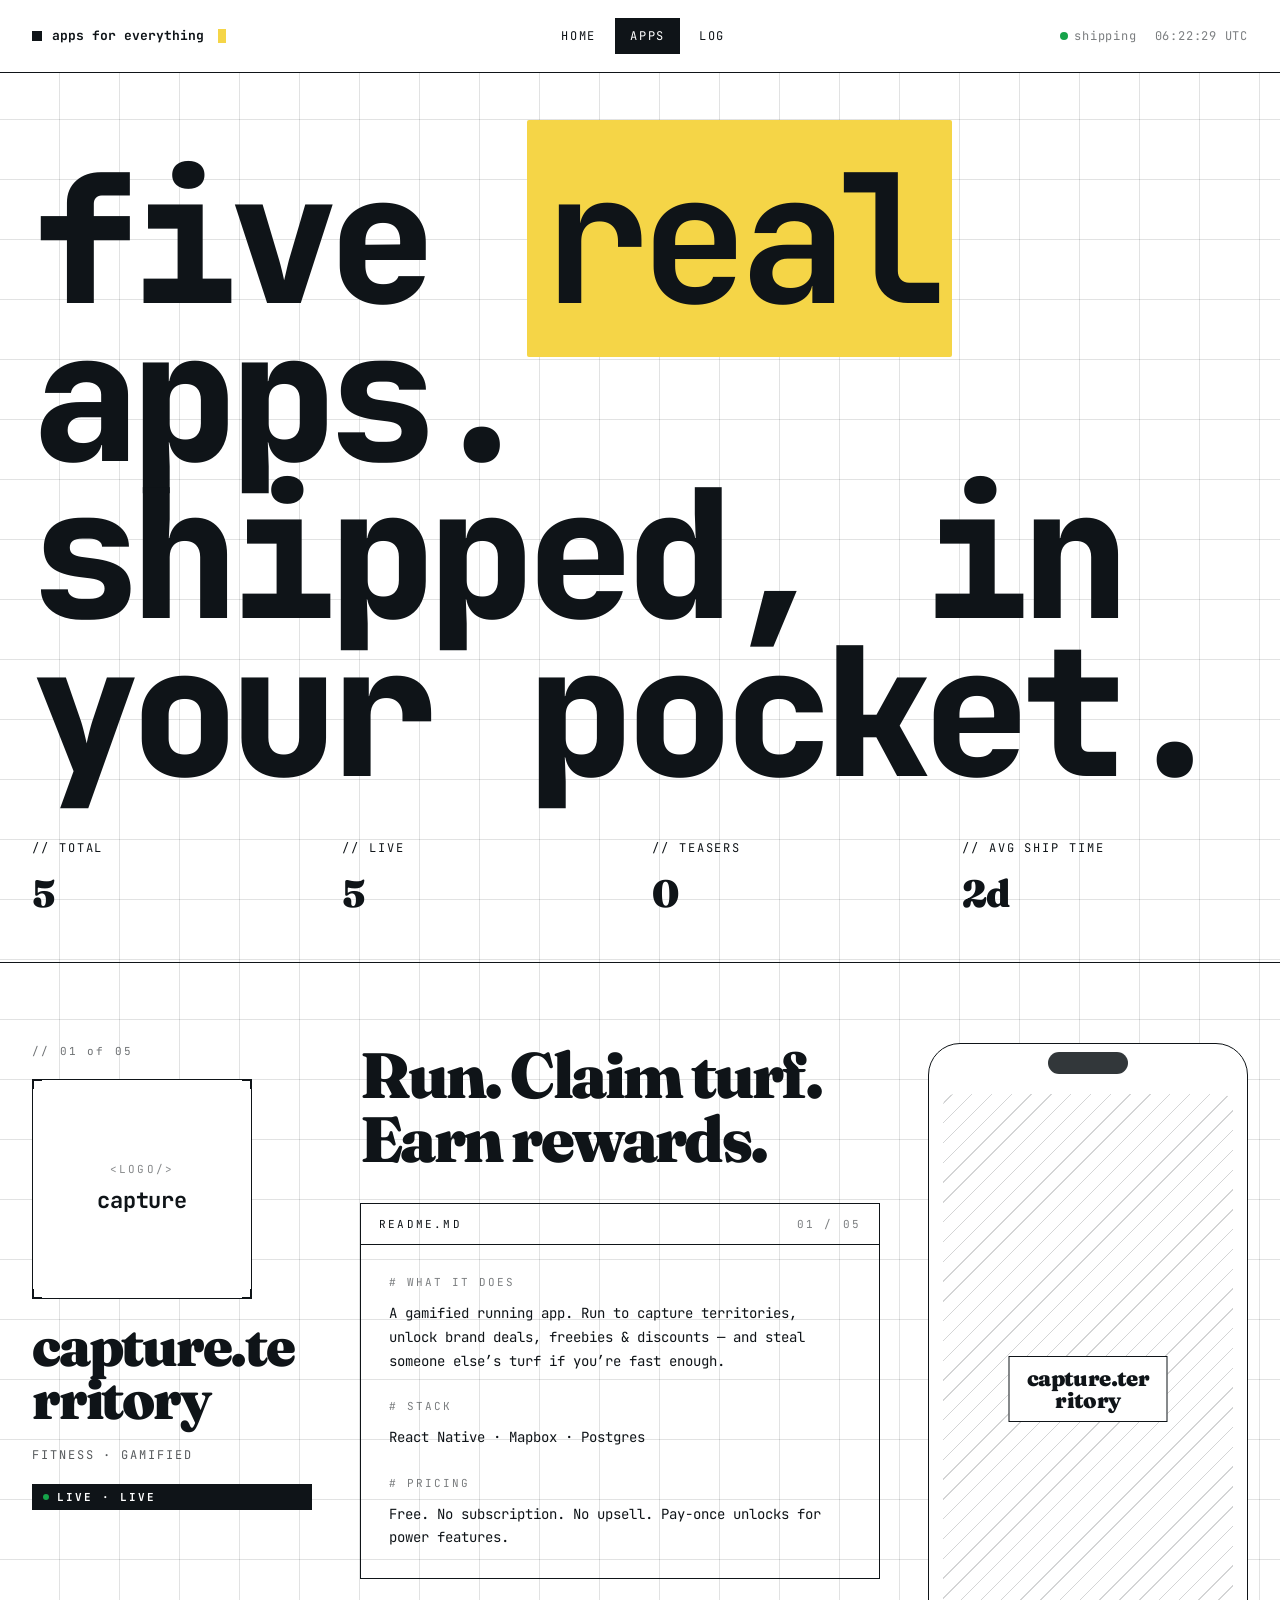
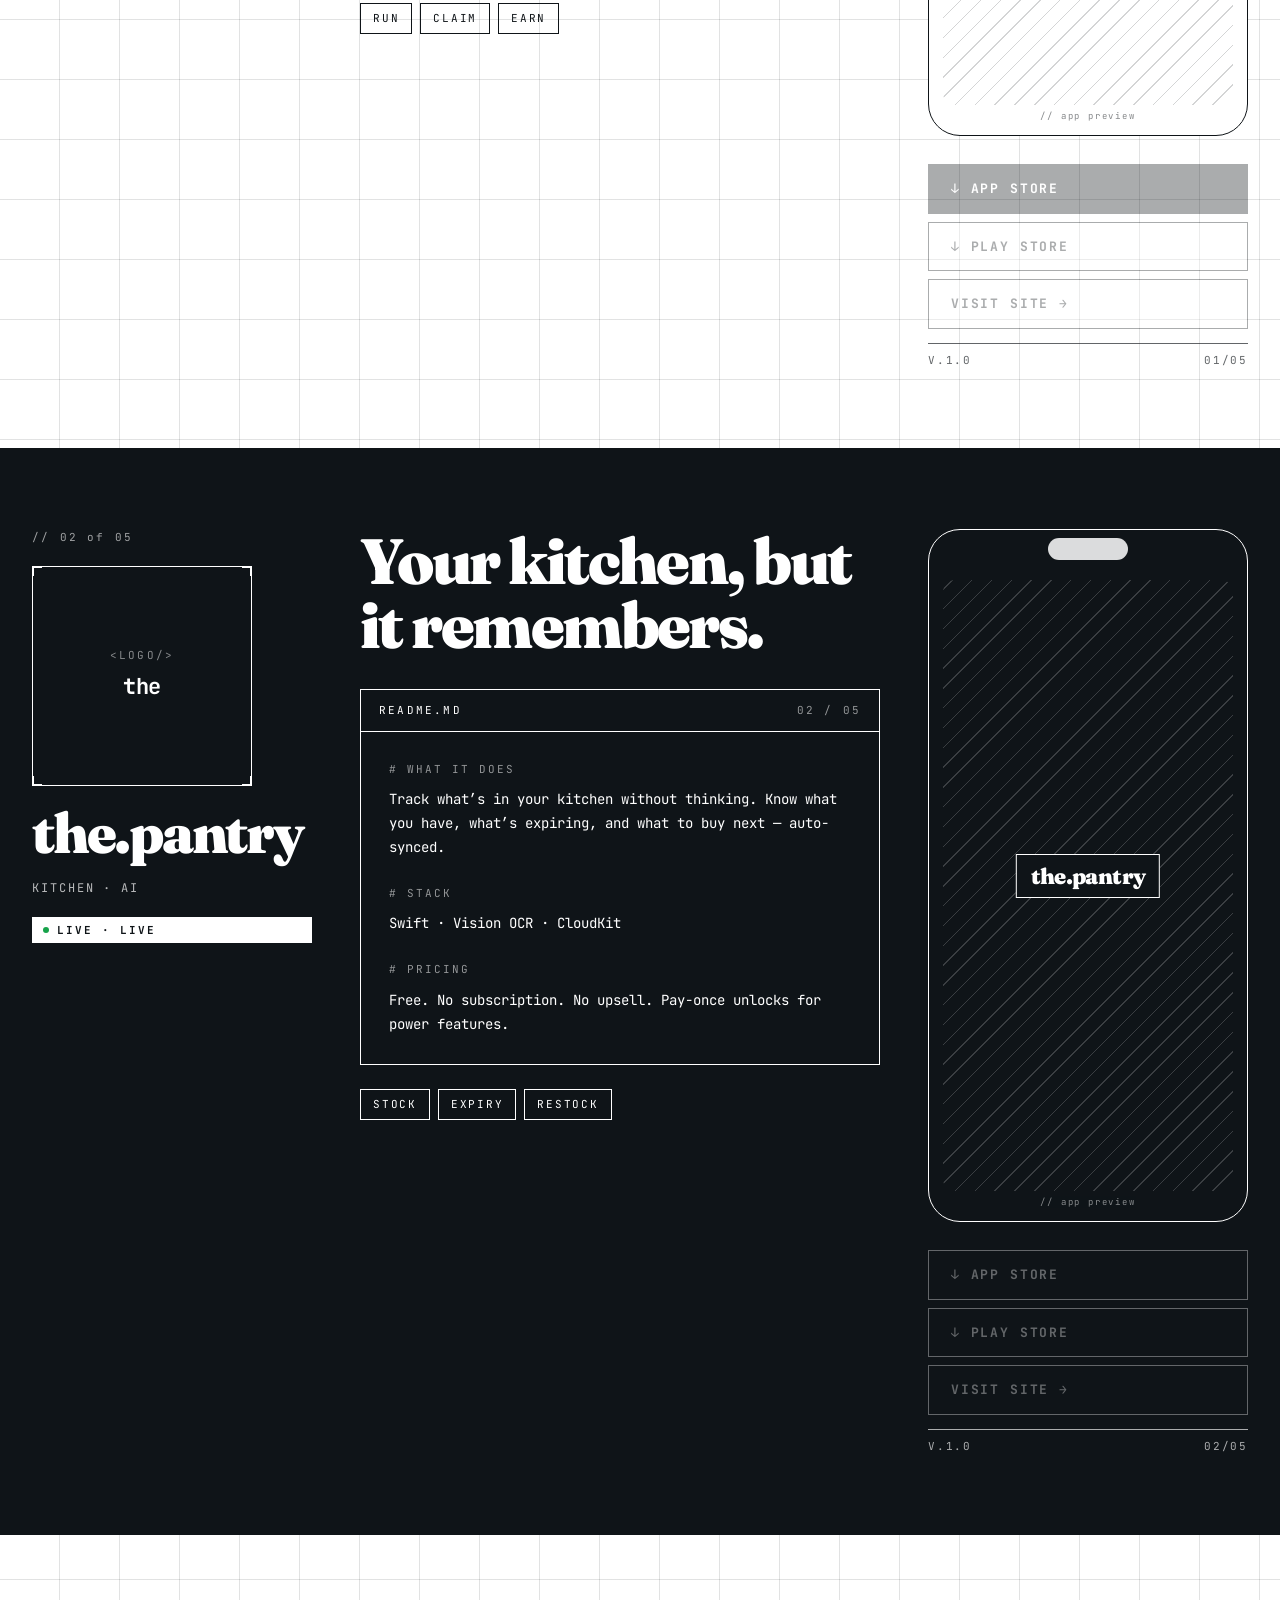
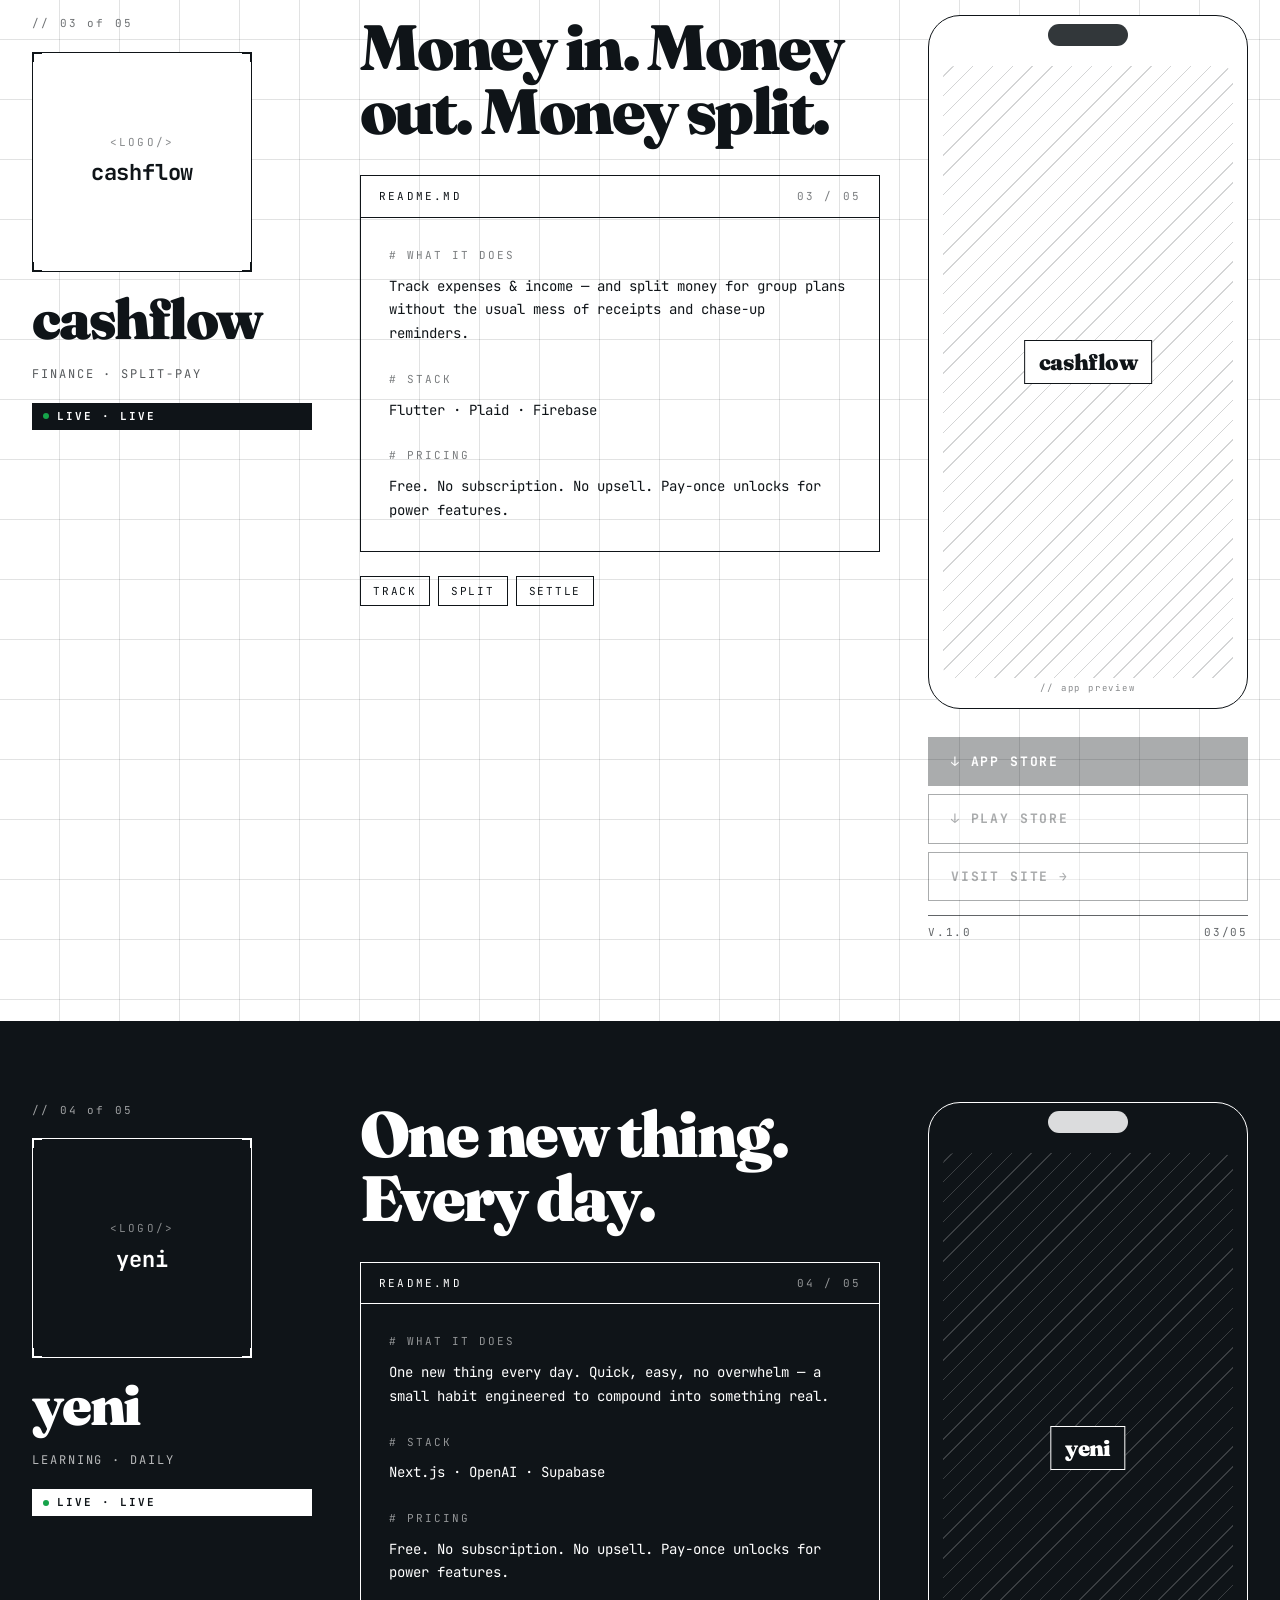
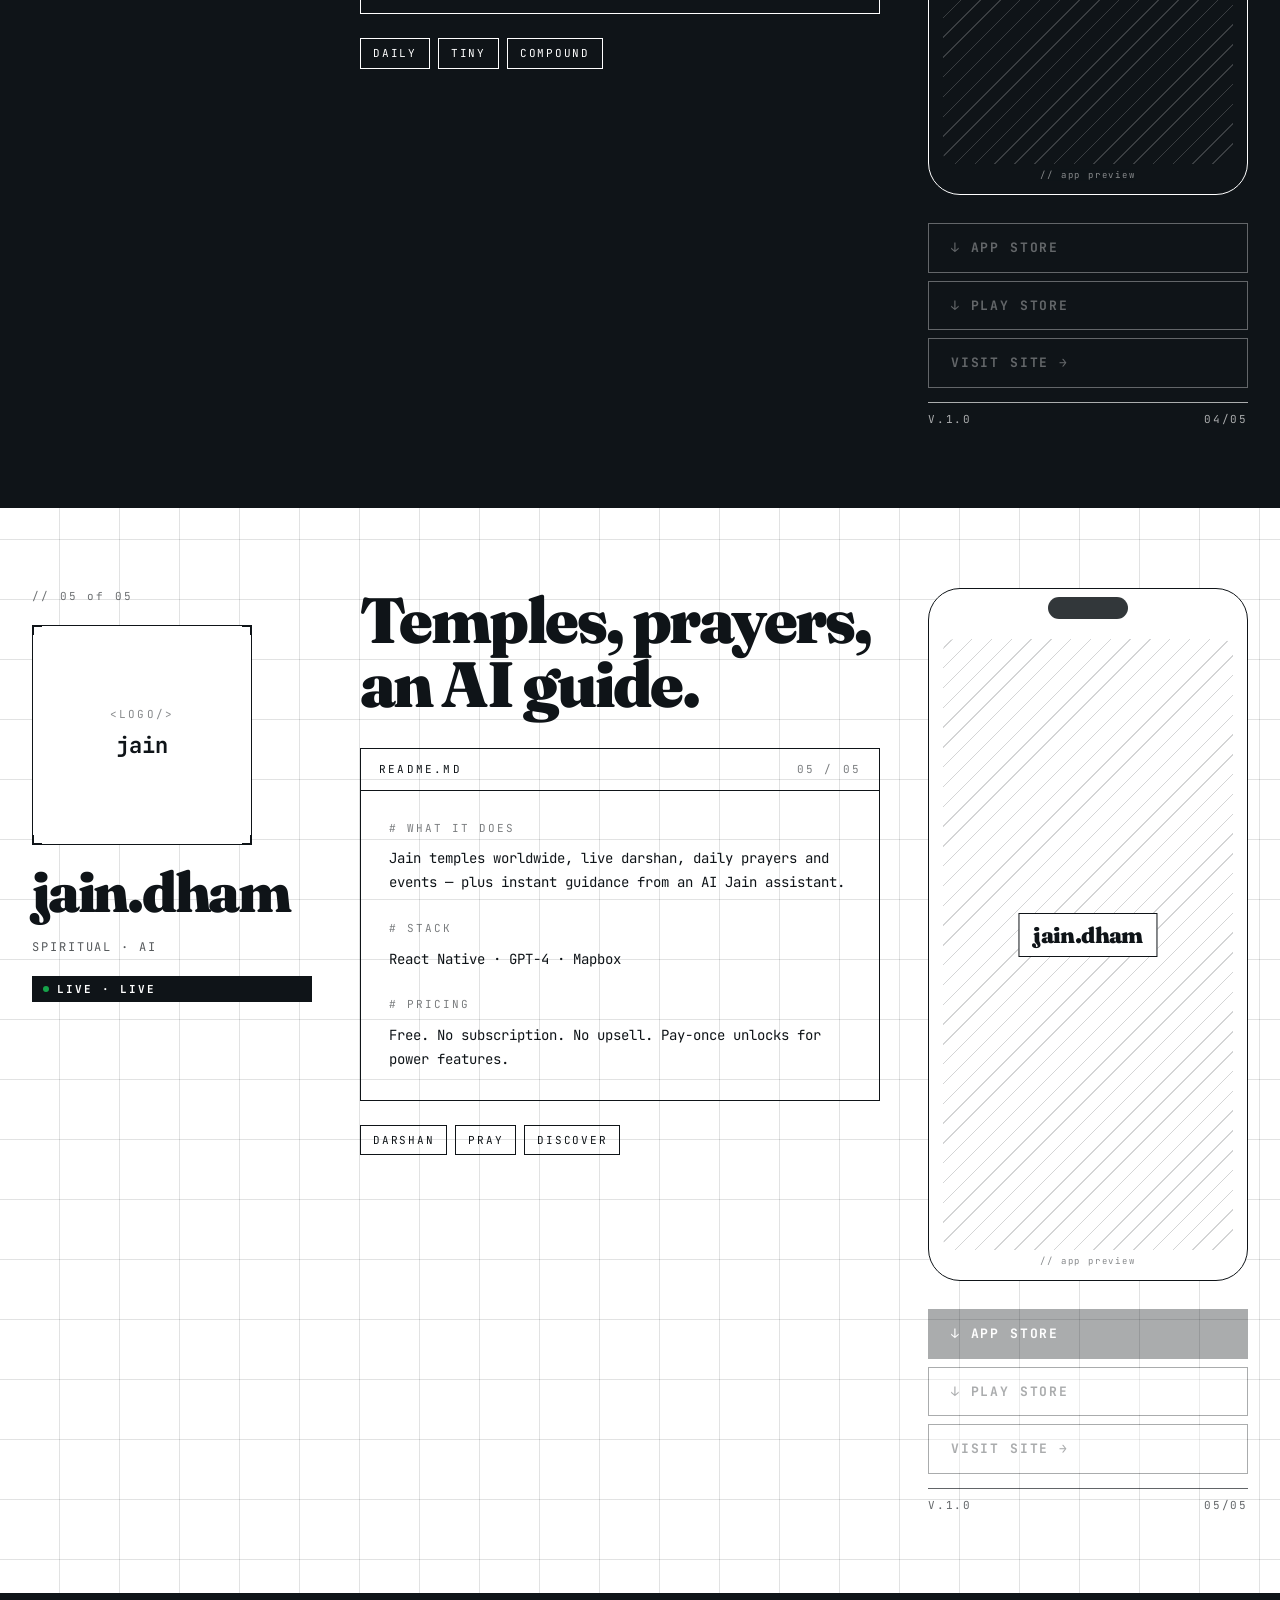
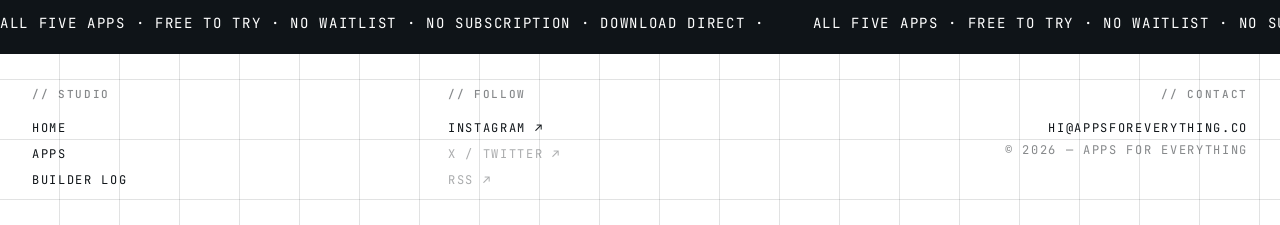
==== apps.html @ c0534d03 "Initial launch-ready build of appsforeverything.co - Three-page static site: Home, Apps, Builder Log" ====
<!doctype html>
<html lang="en">
<head>
<meta charset="utf-8"/>
<meta name="viewport" content="width=device-width, initial-scale=1"/>
<title>apps · apps for everything</title>
<meta name="description" content="Five real apps — shipped, in your pocket. No waitlists, no subscriptions. Download direct from the App Store or Play Store."/>
<meta property="og:title" content="apps · apps for everything"/>
<meta property="og:description" content="Five real apps — shipped, in your pocket. No waitlists, no subscriptions."/>
<meta property="og:url" content="https://appsforeverything.co/apps"/>
<meta property="og:type" content="website"/>
<meta property="og:image" content="https://appsforeverything.co/og-image.png"/>
<meta name="twitter:card" content="summary_large_image"/>
<meta name="twitter:title" content="apps · apps for everything"/>
<meta name="twitter:description" content="Five real apps — shipped, in your pocket. No waitlists, no subscriptions."/>
<meta name="twitter:image" content="https://appsforeverything.co/og-image.png"/>
<link rel="icon" href="/favicon.svg" type="image/svg+xml"/>

<link rel="preconnect" href="https://fonts.googleapis.com"/>
<link rel="preconnect" href="https://fonts.gstatic.com" crossorigin/>
<link href="https://fonts.googleapis.com/css2?family=Fraunces:ital,opsz,wght@0,9..144,400;0,9..144,700;0,9..144,900;1,9..144,900&family=JetBrains+Mono:wght@400;500;700&display=swap" rel="stylesheet"/>
<link rel="stylesheet" href="site/site.css"/>

<style>
.apps-hero {
  padding: 100px 32px 40px;
  border-bottom: 1.5px solid var(--fg);
}
.apps-hero h1 {
  font-family: var(--display);
  font-weight: 900;
  font-size: clamp(72px, 14vw, 220px);
  line-height: 0.88;
  letter-spacing: -0.05em;
}
.apps-hero h1 em { font-style: normal; background: var(--hl); color: #0F1418; padding: 0 0.08em; }
.apps-hero .meta {
  display: grid;
  grid-template-columns: repeat(4, 1fr);
  gap: 24px;
  margin-top: 48px;
  font-family: var(--mono);
  font-size: 12px;
  letter-spacing: 0.16em;
  text-transform: uppercase;
}
.apps-hero .meta .v {
  display: block;
  font-family: var(--display);
  font-size: 38px;
  font-weight: 900;
  letter-spacing: -0.03em;
  margin-top: 8px;
  text-transform: none;
}

.app-row {
  border-bottom: 1.5px solid var(--fg);
  padding: 80px 32px;
  display: grid;
  grid-template-columns: 280px 1fr 320px;
  gap: 48px;
  align-items: start;
  position: relative;
}
.app-row:nth-child(even) {
  background: var(--fg);
  color: var(--bg);
}
.app-row:nth-child(even) .logo-slot {
  background: var(--fg); color: var(--bg); border-color: var(--bg);
}
.app-row:nth-child(even) .logo-slot .tick {
  background: var(--fg); border-color: var(--bg);
}
.app-row:nth-child(even) .pill { background: var(--bg); color: var(--fg); }
.app-row:nth-child(even) .btn { background: transparent; color: var(--bg); border-color: var(--bg); }
.app-row:nth-child(even) .btn:hover { background: var(--hl); color: #0F1418; border-color: var(--hl); }
.app-row:nth-child(even) .readme { border-color: var(--bg); }
.app-row:nth-child(even) .readme-head { border-color: var(--bg); }
.app-row:nth-child(even) .tag-chip { border-color: var(--bg); }

.app-row .col-left {
  display: flex; flex-direction: column; gap: 20px;
  position: sticky; top: 80px;
}
.app-row .logo-slot {
  width: 220px; height: 220px;
}
.app-row .logo-slot .logo-tag { font-size: 11px; }
.app-row .logo-slot .logo-name { font-size: 22px; margin-top: 8px; }
.app-row .col-left .num {
  font-family: var(--mono);
  font-size: 11px;
  letter-spacing: 0.2em;
  opacity: 0.6;
}
.app-row .col-left .name {
  font-family: var(--display);
  font-size: 56px;
  font-weight: 900;
  line-height: 0.95;
  letter-spacing: -0.04em;
  word-break: break-word;
}
.app-row .col-left .tagline {
  font-family: var(--mono);
  font-size: 12px;
  letter-spacing: 0.16em;
  text-transform: uppercase;
  opacity: 0.7;
}

.app-row .col-mid .short {
  font-family: var(--display);
  font-size: 64px;
  line-height: 1;
  font-weight: 900;
  letter-spacing: -0.04em;
  margin-bottom: 32px;
}
.readme {
  border: 1.5px solid var(--fg);
}
.readme-head {
  display: flex; justify-content: space-between;
  padding: 12px 18px;
  border-bottom: 1.5px solid var(--fg);
  font-family: var(--mono);
  font-size: 11px;
  letter-spacing: 0.2em;
  text-transform: uppercase;
}
.readme-body {
  padding: 28px;
  font-family: var(--mono);
  font-size: 14px;
  line-height: 1.7;
}
.readme-body .h {
  font-size: 11px;
  letter-spacing: 0.18em;
  text-transform: uppercase;
  opacity: 0.55;
  margin-bottom: 10px;
}
.readme-body .h:not(:first-child) { margin-top: 24px; }

.tag-row {
  display: flex; flex-wrap: wrap; gap: 8px;
  margin-top: 24px;
}
.tag-chip {
  border: 1.5px solid var(--fg);
  padding: 6px 12px;
  font-family: var(--mono);
  font-size: 11px;
  letter-spacing: 0.16em;
  text-transform: uppercase;
}

.app-row .col-right {
  display: flex; flex-direction: column; gap: 14px;
}
.app-row .col-right .ctas {
  display: flex; flex-direction: column; gap: 8px;
}
.app-row .col-right .device {
  width: 100%;
  aspect-ratio: 9 / 19.5;
  border: 1.5px solid currentColor;
  border-radius: 32px;
  position: relative;
  overflow: hidden;
  background: var(--bg);
  color: var(--fg);
  margin-bottom: 14px;
}
.app-row:nth-child(even) .col-right .device { background: var(--fg); color: var(--bg); border-color: var(--bg); }

.device .notch {
  position: absolute; top: 8px; left: 50%; transform: translateX(-50%);
  width: 80px; height: 22px; border-radius: 12px;
  background: currentColor;
  opacity: 0.85;
}
.device .screen-tag {
  position: absolute; bottom: 12px; left: 0; right: 0;
  text-align: center;
  font-family: var(--mono);
  font-size: 9px;
  letter-spacing: 0.2em;
  opacity: 0.5;
}
.device .stripes {
  position: absolute; inset: 50px 14px 30px;
  background-image: repeating-linear-gradient(
    -45deg,
    currentColor 0,
    currentColor 1px,
    transparent 1px,
    transparent 14px
  );
  opacity: 0.18;
  border-radius: 12px;
}
.device .badge-app {
  position: absolute; top: 50%; left: 50%; transform: translate(-50%, -50%);
  font-family: var(--display);
  font-size: 22px;
  font-weight: 900;
  letter-spacing: -0.03em;
  text-align: center;
  line-height: 1;
  padding: 10px 14px;
  background: var(--bg);
  color: var(--fg);
  border: 1.5px solid currentColor;
  max-width: 80%;
  word-break: break-word;
}
.app-row:nth-child(even) .device .badge-app { background: var(--fg); color: var(--bg); }

.legend-row {
  display: flex; justify-content: space-between;
  font-family: var(--mono);
  font-size: 11px;
  letter-spacing: 0.16em;
  text-transform: uppercase;
  padding-top: 8px;
  border-top: 1px solid currentColor;
  opacity: 0.65;
}

@media (max-width: 1100px) {
  .app-row { grid-template-columns: 1fr; gap: 32px; }
  .app-row .col-left { position: static; }
}
</style>
</head>
<body>

<nav class="nav">
  <a class="nav-brand" href="index.html">
    <span class="dot"></span>
    apps for everything<span class="blink"></span>
  </a>
  <div class="nav-links">
    <a class="nav-link" href="index.html">Home</a>
    <a class="nav-link active" href="apps.html">Apps</a>
    <a class="nav-link" href="log.html">Log</a>
  </div>
  <div class="nav-meta">
    <span><span class="live-dot"></span>shipping</span>
    <span data-utc-clock>00:00:00 UTC</span>
  </div>
</nav>

<main class="page">

  <section class="apps-hero">
    <h1 style="font-family: 'JetBrains Mono'">five <em>real</em> apps.<br/>shipped, in your pocket.</h1>
    <div class="meta">
      <div>// total <span class="v">5</span></div>
      <div>// live <span class="v">5</span></div>
      <div>// teasers <span class="v">0</span></div>
      <div>// avg ship time <span class="v">2d</span></div>
    </div>
  </section>

  <div id="app-rows"></div>

  <div class="marquee invert">
    <div class="marquee-track">
      <span class="marquee-item">all five apps · free to try · no waitlist · no subscription · download direct ·</span>
      <span class="marquee-item">all five apps · free to try · no waitlist · no subscription · download direct ·</span>
      <span class="marquee-item">all five apps · free to try · no waitlist · no subscription · download direct ·</span>
      <span class="marquee-item">all five apps · free to try · no waitlist · no subscription · download direct ·</span>
    </div>
  </div>

  <footer class="foot">
    <div class="foot-col">
      <h4>// studio</h4>
      <a href="index.html">Home</a>
      <a href="apps.html">Apps</a>
      <a href="log.html">Builder log</a>
    </div>
    <div class="foot-col">
      <h4>// follow</h4>
      <a href="https://www.instagram.com/apps4everything?igsh=eWd5OXFvZ3lxbHJh" target="_blank" rel="noopener">Instagram ↗</a>
      <a href="#">X / twitter ↗</a>
      <a href="#">RSS ↗</a>
    </div>
    <div class="foot-col" style="text-align:right">
      <h4>// contact</h4>
      <a href="mailto:hi@appsforeverything.co">hi@appsforeverything.co</a>
      <span style="opacity:0.5">© 2026 — apps for everything</span>
    </div>
  </footer>
</main>

<script src="site/site.js"></script>
<script>
(function () {
  const el = document.getElementById('app-rows');
  el.innerHTML = APPS.map((a, i) => `
    <section class="app-row" id="${a.name}">
      <div class="col-left">
        <span class="num">// ${a.num} of 05</span>
        <div class="logo-slot">
          <span class="tick tl"></span><span class="tick tr"></span>
          <span class="tick bl"></span><span class="tick br"></span>
          <div class="logo-inner">
            <div class="logo-tag">&lt;LOGO/&gt;</div>
            <div class="logo-name">${a.name.split('.')[0]}</div>
          </div>
        </div>
        <div class="name">${a.name}</div>
        <div class="tagline">${a.tag}</div>
        <span class="pill"><span class="pill-dot"></span>live · ${a.status}</span>
      </div>

      <div class="col-mid">
        <div class="short">${a.short}</div>
        <div class="readme">
          <div class="readme-head">
            <span>readme.md</span>
            <span style="opacity:0.55">${a.num} / 05</span>
          </div>
          <div class="readme-body">
            <div class="h"># what it does</div>
            <p>${a.body}</p>
            <div class="h"># stack</div>
            <p>${a.stack.join(' · ')}</p>
            <div class="h"># pricing</div>
            <p>Free. No subscription. No upsell. Pay-once unlocks for power features.</p>
          </div>
        </div>
        <div class="tag-row">
          ${a.accent.map(t => `<span class="tag-chip">${t}</span>`).join('')}
        </div>
      </div>

      <div class="col-right">
        <div class="device">
          <span class="notch"></span>
          <span class="stripes"></span>
          <span class="badge-app">${a.name}</span>
          <span class="screen-tag">// app preview</span>
        </div>
        <div class="ctas">
          <a href="${a.appstore}" class="btn primary">↓ App Store</a>
          <a href="${a.playstore}" class="btn">↓ Play Store</a>
          <a href="${a.url}" class="btn">visit site →</a>
        </div>
        <div class="legend-row">
          <span>v.1.0</span>
          <span>${a.num}/05</span>
        </div>
      </div>
    </section>
  `).join('');
})();
</script>
</body>
</html>
---- site/site.css ----
/* appsforeverything.co — shared site styles */

:root {
  --bg: #FFFFFF;
  --fg: #0F1418;
  --fg-muted: rgba(15, 20, 24, 0.55);
  --fg-faint: rgba(15, 20, 24, 0.12);
  --hl: #F5D547;
  --display: 'Fraunces', serif;
  --mono: 'JetBrains Mono', ui-monospace, monospace;
}

[data-theme="dark"] {
  --bg: #0F1418;
  --fg: #FFFFFF;
  --fg-muted: rgba(255, 255, 255, 0.55);
  --fg-faint: rgba(255, 255, 255, 0.12);
}

* { box-sizing: border-box; margin: 0; padding: 0; }

html, body {
  background: var(--bg);
  color: var(--fg);
  font-family: var(--mono);
  font-size: 14px;
  line-height: 1.5;
  -webkit-font-smoothing: antialiased;
  overflow-x: hidden;
}

body {
  background-image:
    linear-gradient(var(--fg-faint) 1px, transparent 1px),
    linear-gradient(90deg, var(--fg-faint) 1px, transparent 1px);
  background-size: 60px 60px;
  background-position: -1px -1px;
}

a { color: inherit; text-decoration: none; }
em {
  font-style: normal;
  font-weight: 700;
  background: var(--hl);
  padding: 0 6px;
  border-radius: 2px;
  color: #0F1418;
}

::selection { background: var(--hl); color: #0F1418; }

/* ── Top nav ────────────────────────────────────────────── */
.nav {
  position: fixed; top: 0; left: 0; right: 0; z-index: 100;
  display: flex; align-items: center; justify-content: space-between;
  padding: 18px 32px;
  border-bottom: 1.5px solid var(--fg);
  background: var(--bg);
  font-family: var(--mono);
  font-size: 13px;
  letter-spacing: 0.06em;
}
.nav-brand {
  display: flex; align-items: center; gap: 10px;
  font-weight: 700;
  text-transform: lowercase;
  letter-spacing: 0;
}
.nav-brand .dot {
  width: 10px; height: 10px; background: var(--fg);
  display: inline-block;
}
.nav-brand .blink {
  width: 8px; height: 14px; background: var(--hl);
  display: inline-block; margin-left: 4px;
  animation: blink 1s steps(2) infinite;
}
@keyframes blink { 0%, 50% { opacity: 1 } 51%, 100% { opacity: 0 } }

.nav-links { display: flex; gap: 4px; }
.nav-link {
  padding: 8px 14px;
  border: 1.5px solid transparent;
  text-transform: uppercase;
  letter-spacing: 0.14em;
  font-size: 12px;
  transition: background 0.15s, color 0.15s, border-color 0.15s;
}
.nav-link:hover { border-color: var(--fg); }
.nav-link.active { background: var(--fg); color: var(--bg); }

.nav-meta {
  display: flex; align-items: center; gap: 18px;
  font-size: 12px;
  color: var(--fg-muted);
}
.nav-meta .live-dot {
  width: 8px; height: 8px; border-radius: 50%;
  background: #16a34a;
  display: inline-block; margin-right: 6px;
  animation: pulse 1.5s ease-in-out infinite;
}
@keyframes pulse { 0%, 100% { opacity: 1 } 50% { opacity: 0.3 } }

/* ── Page shell ─────────────────────────────────────────── */
.page { padding-top: 60px; }

.section-label {
  display: flex; align-items: center; gap: 16px;
  font-family: var(--mono);
  font-size: 12px; letter-spacing: 0.18em; text-transform: uppercase;
  color: var(--fg-muted);
  margin-bottom: 28px;
}
.section-label .line {
  flex: 1; height: 1px; background: var(--fg); opacity: 0.25;
}

/* ── Footer ─────────────────────────────────────────────── */
.foot {
  border-top: 1.5px solid var(--fg);
  padding: 32px;
  display: grid;
  grid-template-columns: 1fr 1fr 1fr;
  gap: 32px;
  font-size: 12px;
  text-transform: uppercase;
  letter-spacing: 0.14em;
}
.foot-col h4 {
  font-size: 11px; opacity: 0.5;
  margin-bottom: 12px; font-weight: 500;
}
.foot-col a { display: block; padding: 4px 0; }
.foot-col a:hover { background: var(--hl); color: #0F1418; }

/* ── Marquee ────────────────────────────────────────────── */
.marquee {
  border-top: 1.5px solid var(--fg);
  border-bottom: 1.5px solid var(--fg);
  overflow: hidden;
  background: var(--bg);
  position: relative;
}
.marquee.invert { background: var(--fg); color: var(--bg); }
.marquee-track {
  display: inline-flex; gap: 48px;
  white-space: nowrap;
  padding: 18px 0;
  animation: marquee 40s linear infinite;
  font-family: var(--mono);
  font-size: 14px;
  letter-spacing: 0.12em;
  text-transform: uppercase;
}
.marquee-track.fast { animation-duration: 20s; }
.marquee-track.reverse { animation-direction: reverse; }
.marquee-item {
  display: inline-flex; align-items: center; gap: 14px;
}
.marquee-item .star { color: var(--hl); }
.marquee-item .x { opacity: 0.4; }
@keyframes marquee {
  from { transform: translateX(0) }
  to { transform: translateX(-50%) }
}

/* ── Buttons ────────────────────────────────────────────── */
.btn {
  display: inline-flex; align-items: center; gap: 10px;
  padding: 14px 22px;
  font-family: var(--mono);
  font-size: 13px;
  letter-spacing: 0.14em;
  text-transform: uppercase;
  font-weight: 700;
  border: 1.5px solid var(--fg);
  background: var(--bg);
  color: var(--fg);
  cursor: pointer;
  transition: all 0.15s;
}
.btn:hover {
  background: var(--fg); color: var(--bg);
}
.btn.primary {
  background: var(--fg); color: var(--bg);
}
.btn.primary:hover {
  background: var(--hl); color: #0F1418; border-color: var(--hl);
}

/* ── Status pill ────────────────────────────────────────── */
.pill {
  display: inline-flex; align-items: center; gap: 8px;
  padding: 5px 11px;
  font-family: var(--mono);
  font-size: 11px;
  letter-spacing: 0.18em;
  font-weight: 700;
  text-transform: uppercase;
  background: var(--fg);
  color: var(--bg);
}
.pill.outline { background: transparent; color: var(--fg); border: 1.5px solid var(--fg); }
.pill .pill-dot {
  width: 6px; height: 6px; border-radius: 50%; background: #16a34a;
  animation: pulse 1.5s ease-in-out infinite;
}

/* ── Logo card ─────────────────────────────────────────── */
.logo-slot {
  position: relative;
  background: var(--bg);
  color: var(--fg);
  border: 1.5px solid var(--fg);
  display: flex; align-items: center; justify-content: center;
  font-family: var(--mono);
  flex-shrink: 0;
}
.logo-slot .tick {
  position: absolute; width: 10px; height: 10px;
  background: var(--bg);
}
.logo-slot .tick.tl { top: -1px; left: -1px; border-top: 2px solid var(--fg); border-left: 2px solid var(--fg); }
.logo-slot .tick.tr { top: -1px; right: -1px; border-top: 2px solid var(--fg); border-right: 2px solid var(--fg); }
.logo-slot .tick.bl { bottom: -1px; left: -1px; border-bottom: 2px solid var(--fg); border-left: 2px solid var(--fg); }
.logo-slot .tick.br { bottom: -1px; right: -1px; border-bottom: 2px solid var(--fg); border-right: 2px solid var(--fg); }
.logo-slot .logo-inner {
  text-align: center; line-height: 1.4;
}
.logo-slot .logo-tag {
  font-size: 9px; opacity: 0.5; letter-spacing: 0.2em;
}
.logo-slot .logo-name {
  font-size: 14px; font-weight: 700; letter-spacing: -0.01em; margin-top: 4px;
}

/* ── Reveal animation ───────────────────────────────────── */
.reveal {
  opacity: 0; transform: translateY(24px);
  transition: opacity 0.7s cubic-bezier(.2,.7,.2,1), transform 0.7s cubic-bezier(.2,.7,.2,1);
}
.reveal.in { opacity: 1; transform: translateY(0); }

/* ── Util ──────────────────────────────────────────────── */
.mono { font-family: var(--mono); }
.serif { font-family: var(--display); }
.muted { color: var(--fg-muted); }
.cap { text-transform: uppercase; letter-spacing: 0.14em; }

/* ── Placeholder links (not yet live) ───────────────────── */
a[href="#"] {
  opacity: 0.35;
  cursor: default;
  pointer-events: none;
}

/* ── Mobile nav ─────────────────────────────────────────── */
@media (max-width: 640px) {
  .nav-meta { display: none; }
  .nav { padding: 14px 20px; }
  .hero { padding: 80px 20px 40px; }
  .hero-bottom { grid-template-columns: 1fr; gap: 20px; }
  .hero-bottom .ctas { justify-content: flex-start; }
  .counters { grid-template-columns: repeat(2, 1fr); }
  .counter:nth-child(2) { border-right: none; }
  .log-row { grid-template-columns: 60px 1fr; }
  .log-row .date, .log-row .arrow { display: none; }
}
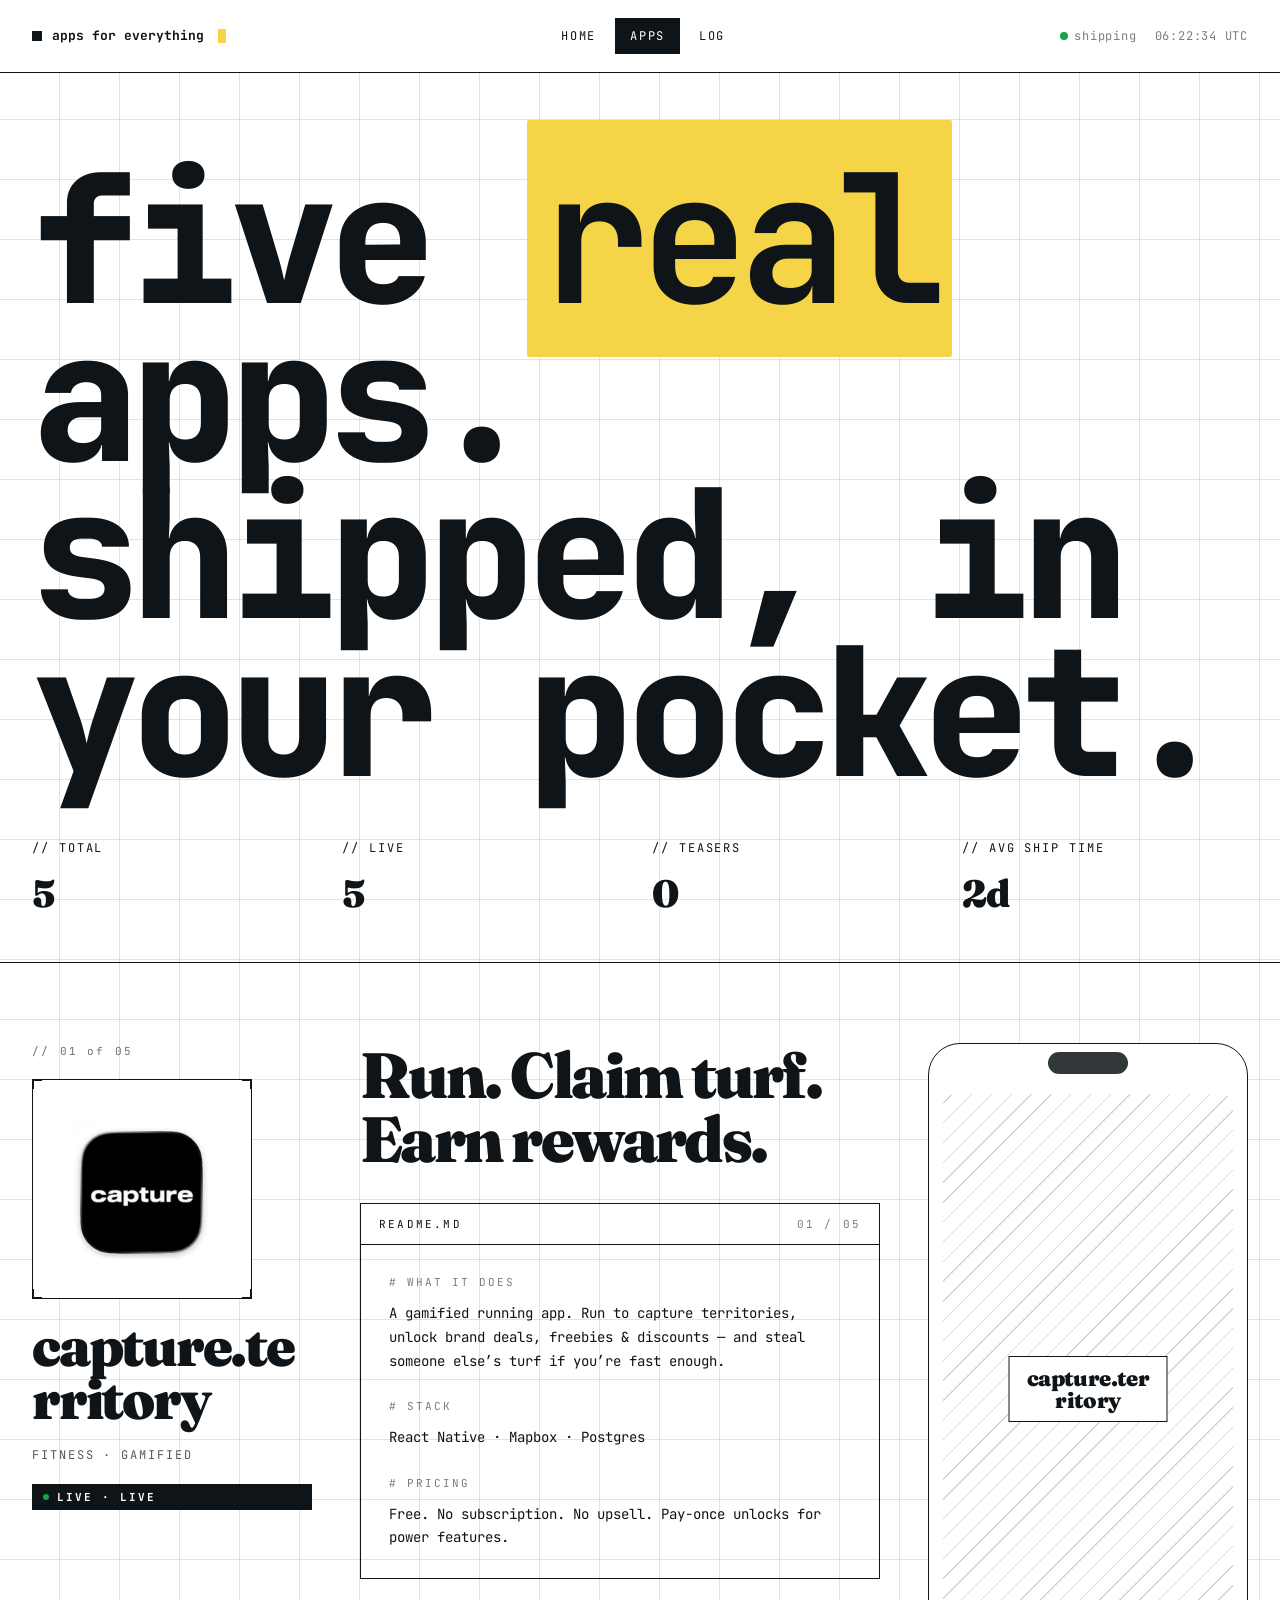
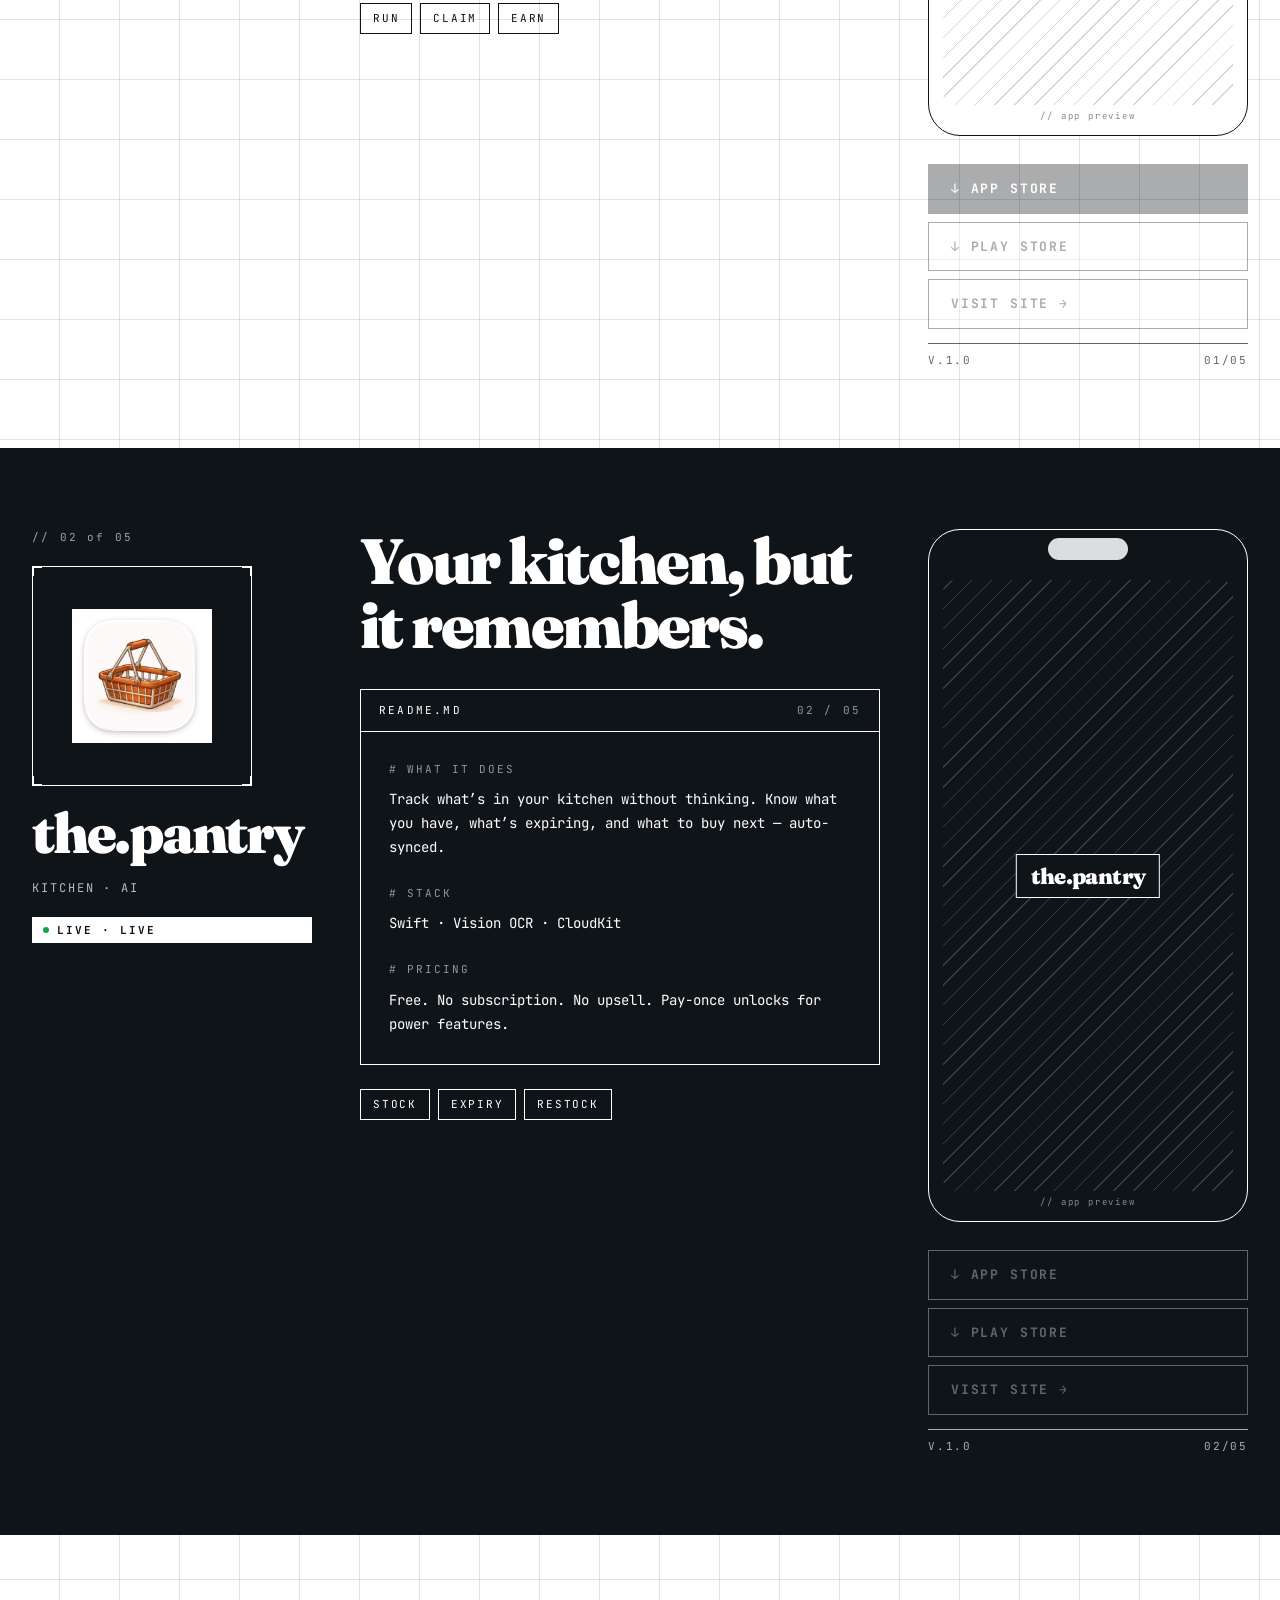
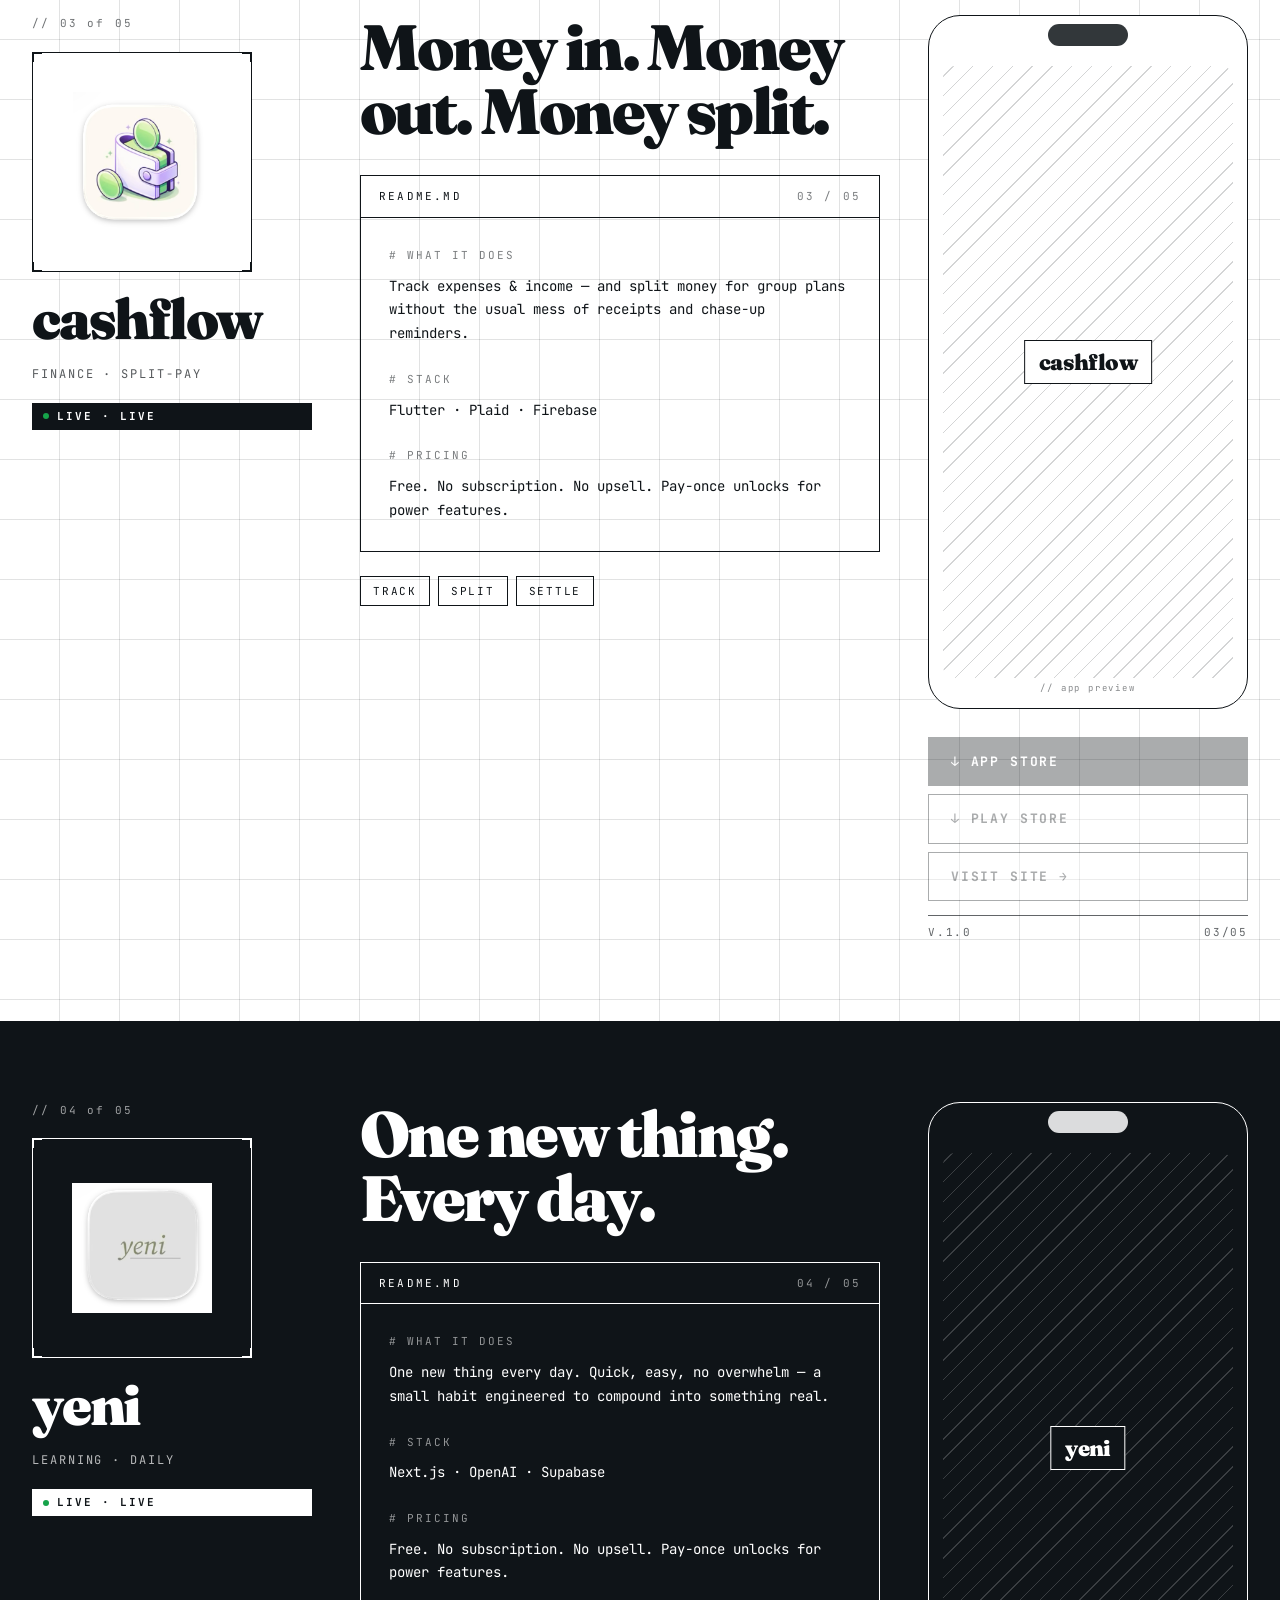
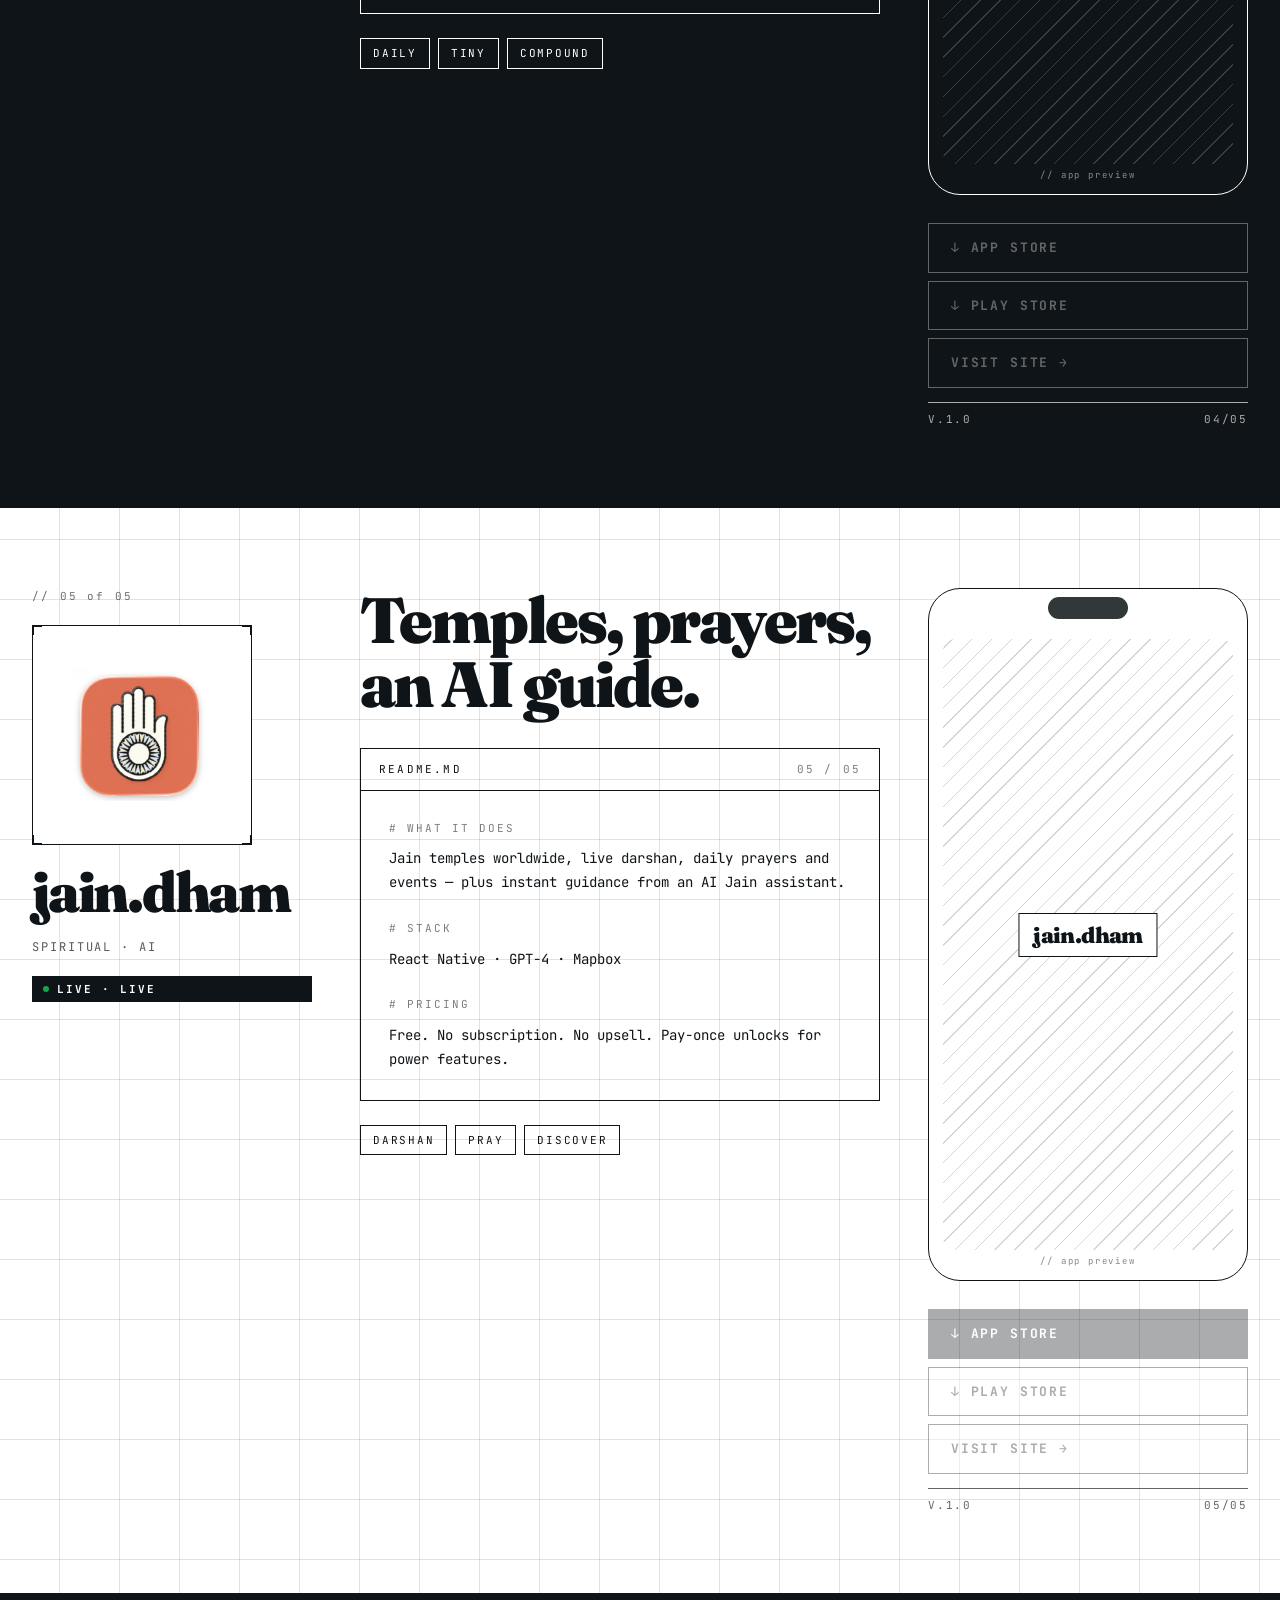
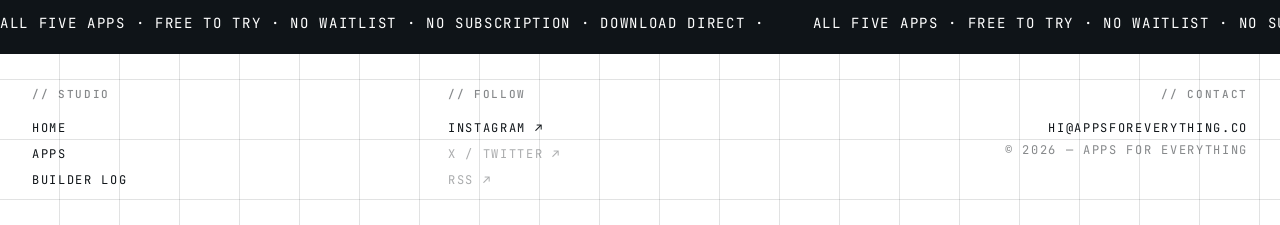
==== commit f431a421: "Add app logos and wire them into card + detail views Co-Authored-By: Claude Sonnet 4.6 <noreply@anth" ====
--- a/apps.html
+++ b/apps.html
@@ -312,8 +312,7 @@
           <span class="tick tl"></span><span class="tick tr"></span>
           <span class="tick bl"></span><span class="tick br"></span>
           <div class="logo-inner">
-            <div class="logo-tag">&lt;LOGO/&gt;</div>
-            <div class="logo-name">${a.name.split('.')[0]}</div>
+            <img src="${a.logo}" alt="${a.name} logo" style="width:140px;height:140px;object-fit:contain;display:block;"/>
           </div>
         </div>
         <div class="name">${a.name}</div>
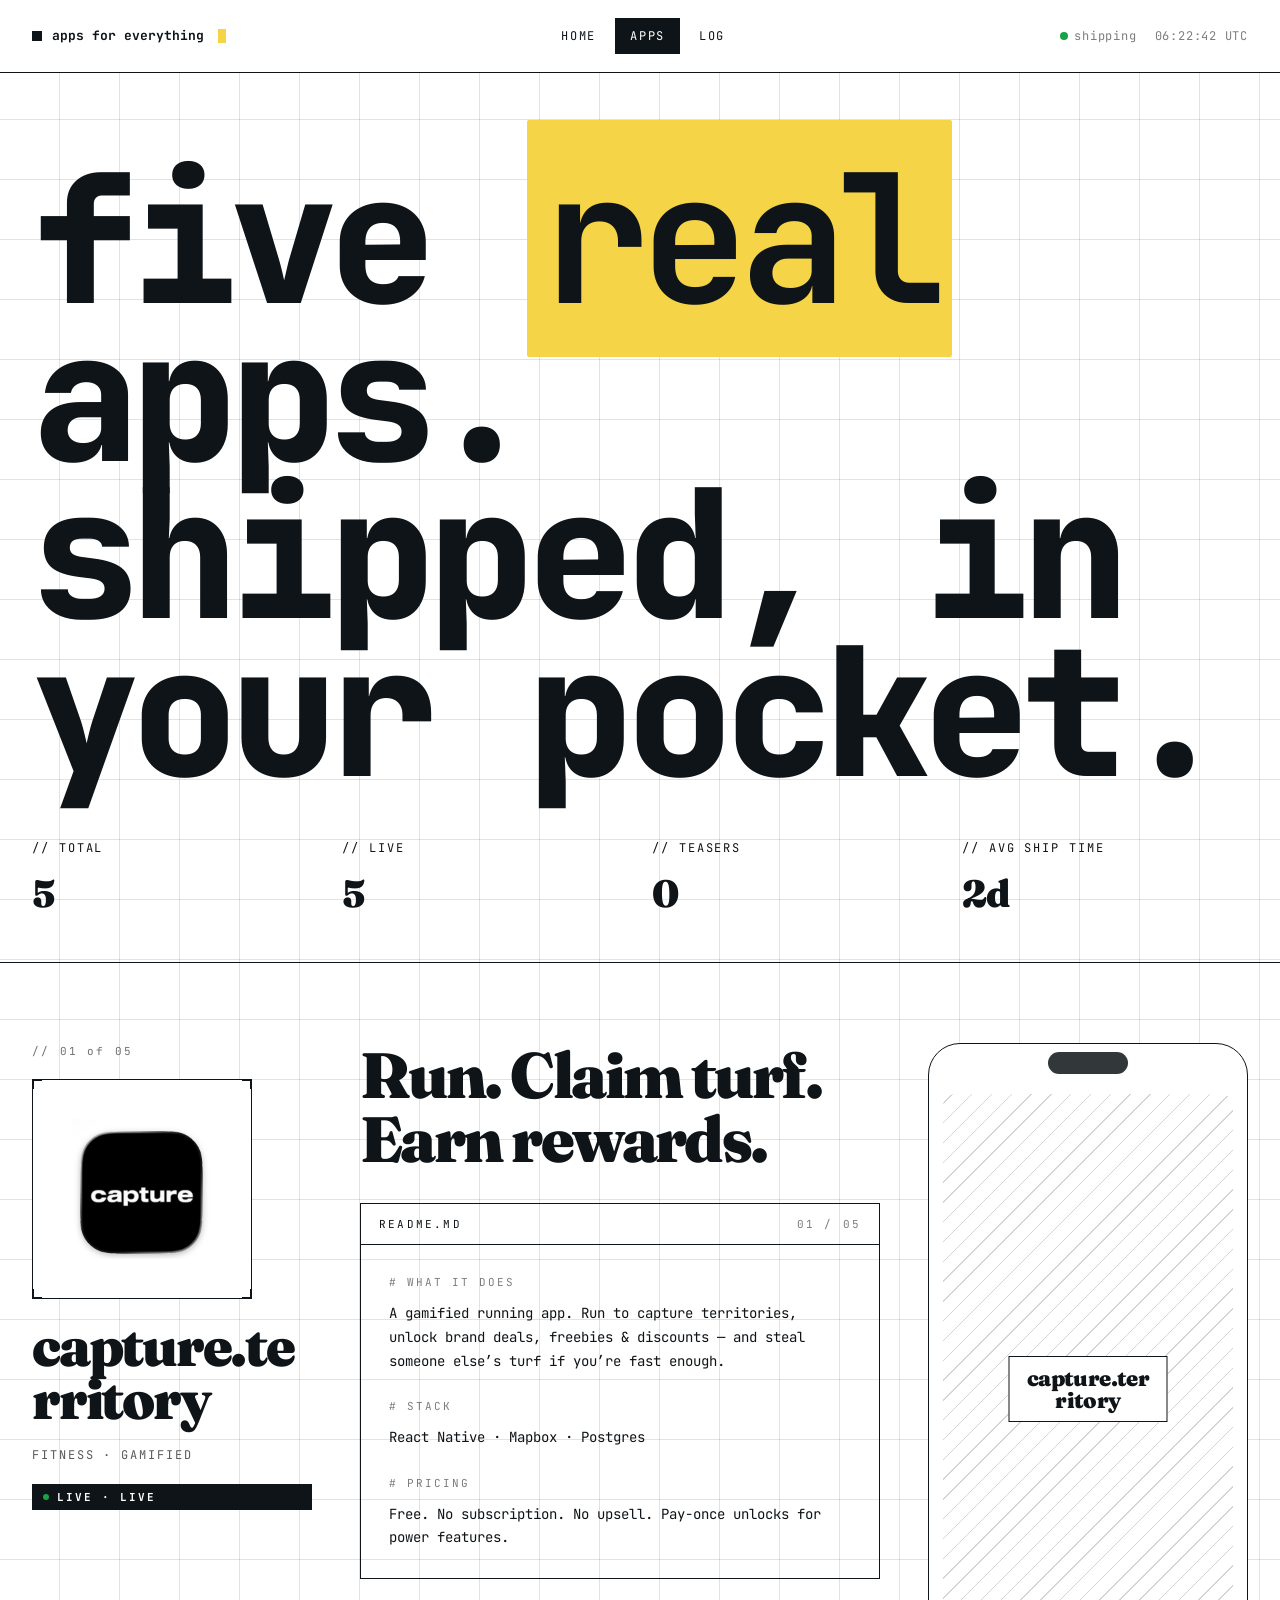
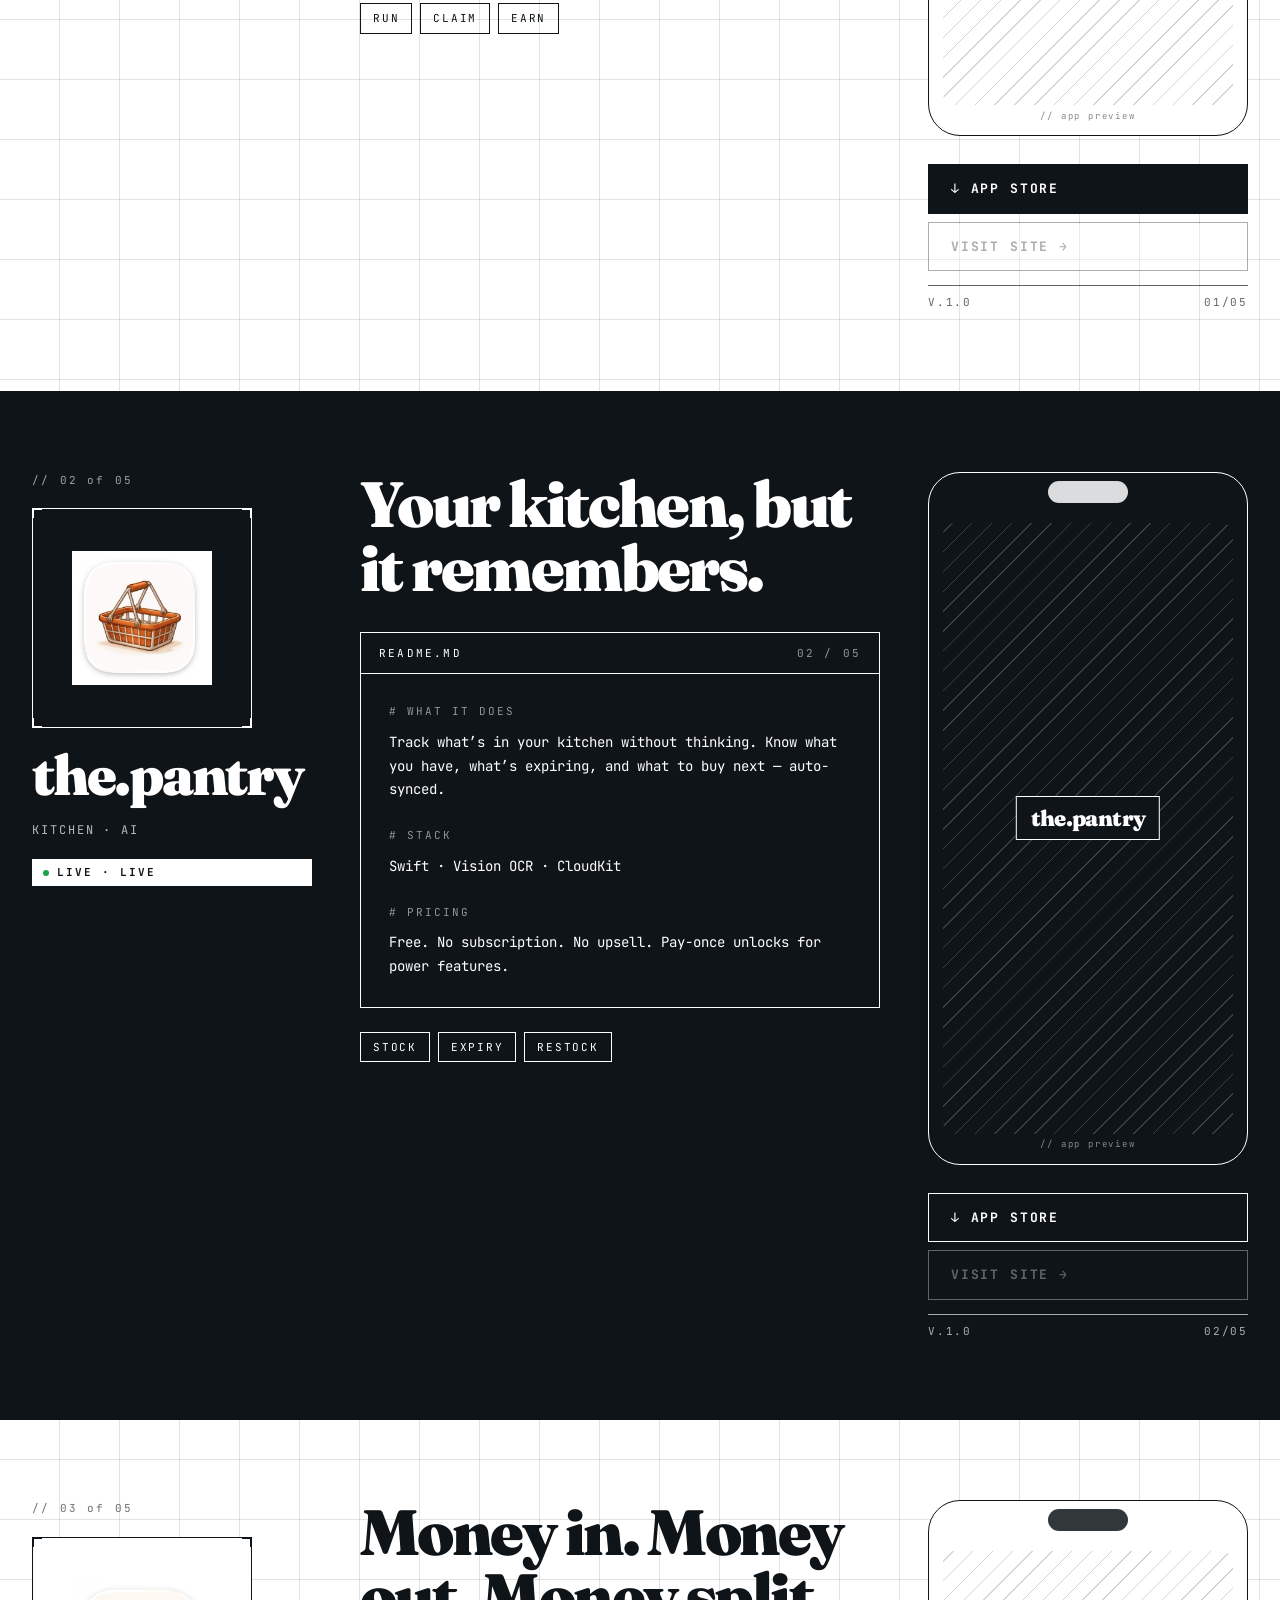
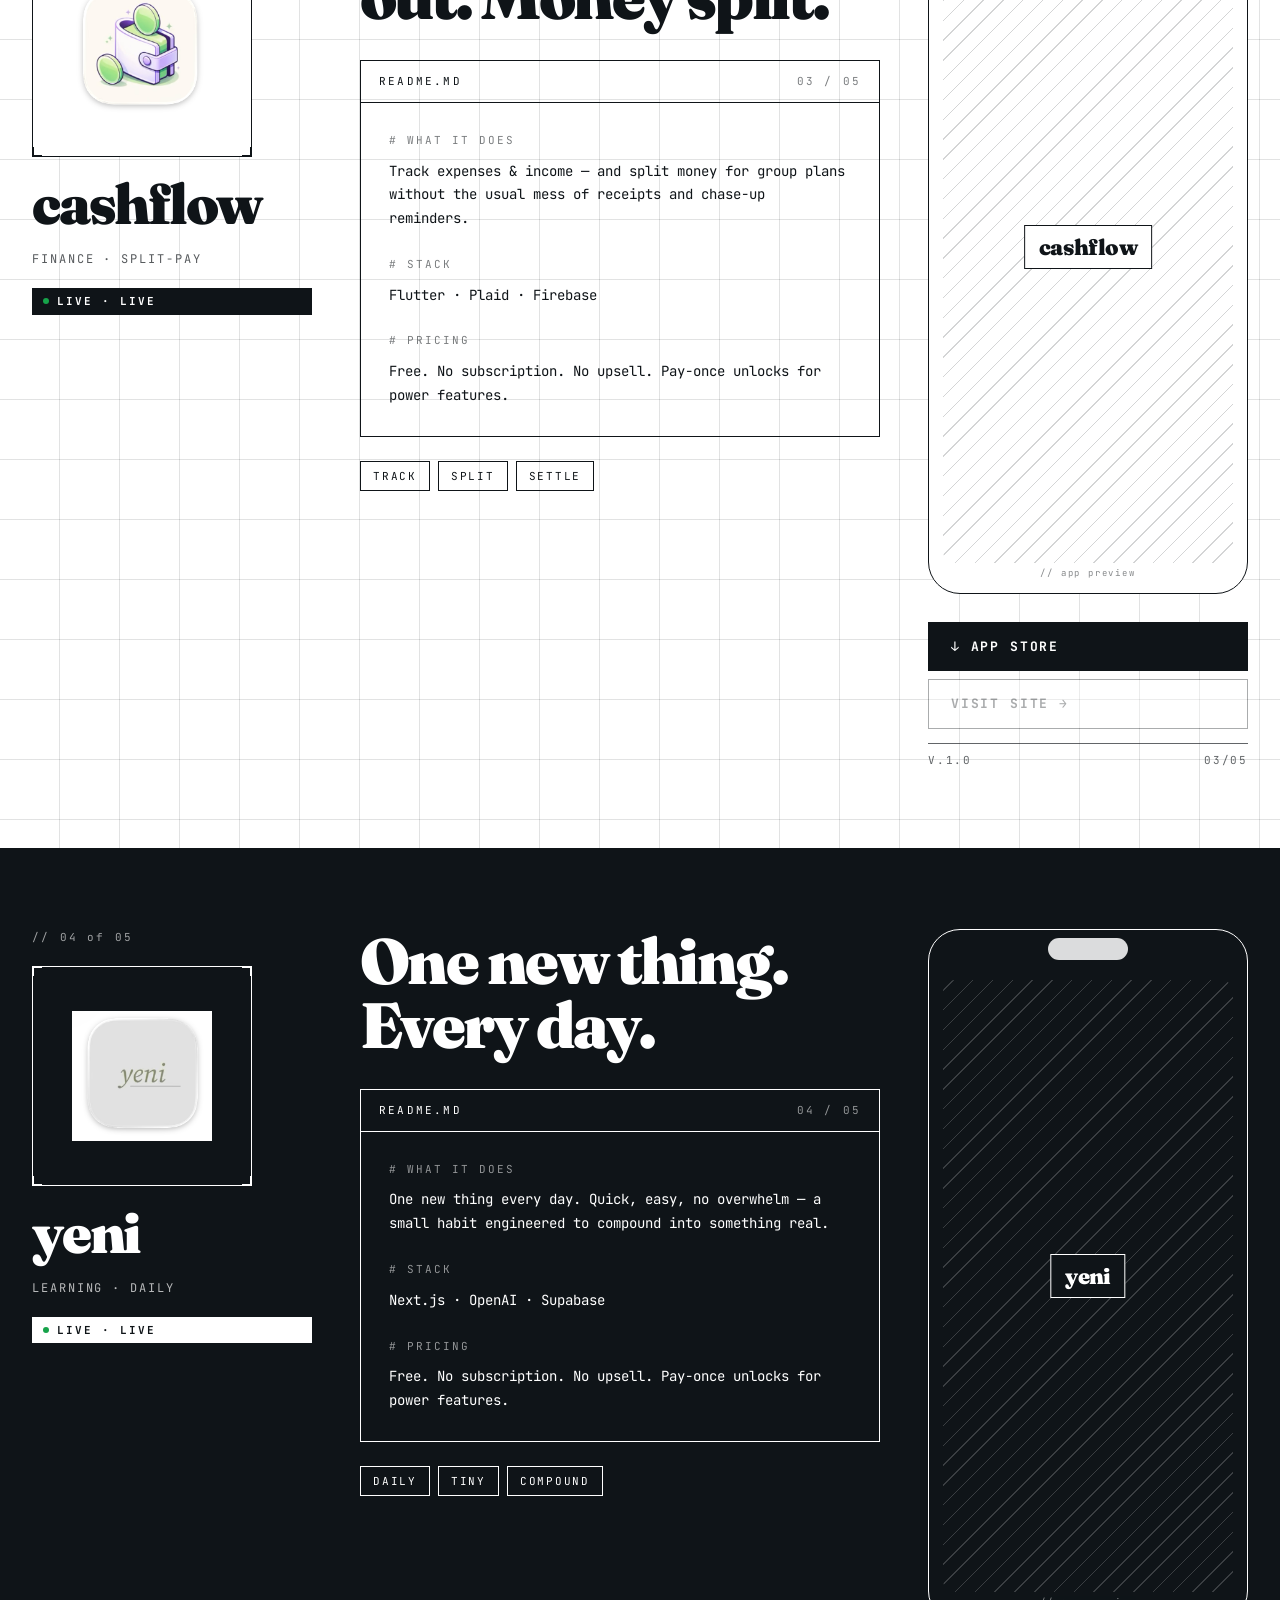
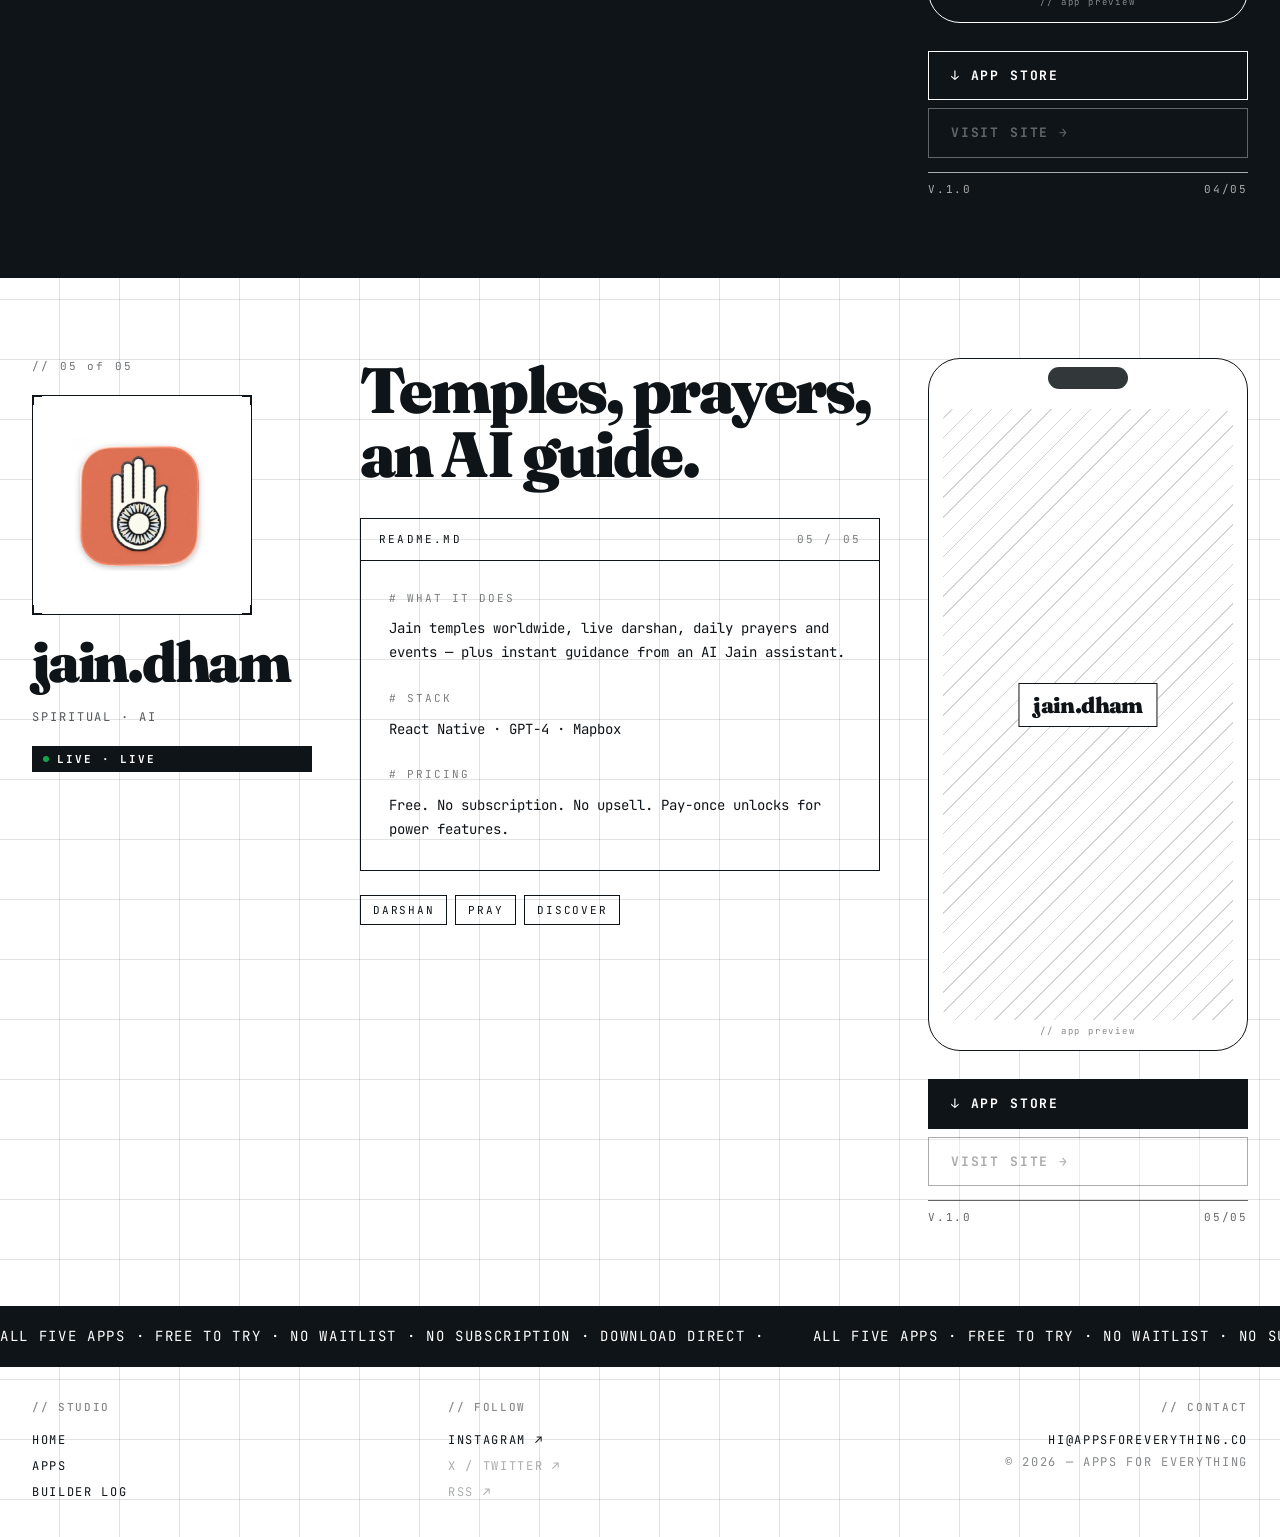
==== commit 2bf55d9d: "Remove Play Store — iOS App Store only Co-Authored-By: Claude Sonnet 4.6 <noreply@anthropic.com>" ====
--- a/apps.html
+++ b/apps.html
@@ -350,7 +350,6 @@
         </div>
         <div class="ctas">
           <a href="${a.appstore}" class="btn primary">↓ App Store</a>
-          <a href="${a.playstore}" class="btn">↓ Play Store</a>
           <a href="${a.url}" class="btn">visit site →</a>
         </div>
         <div class="legend-row">
--- a/site/site.css
+++ b/site/site.css
@@ -203,6 +203,8 @@
   color: var(--bg);
 }
 .pill.outline { background: transparent; color: var(--fg); border: 1.5px solid var(--fg); }
+.pill.pill-dl { background: var(--hl); color: #0F1418; pointer-events: auto; opacity: 1; }
+.pill.pill-dl:hover { background: var(--fg); color: var(--bg); }
 .pill .pill-dot {
   width: 6px; height: 6px; border-radius: 50%; background: #16a34a;
   animation: pulse 1.5s ease-in-out infinite;
@@ -227,7 +229,13 @@
 .logo-slot .tick.bl { bottom: -1px; left: -1px; border-bottom: 2px solid var(--fg); border-left: 2px solid var(--fg); }
 .logo-slot .tick.br { bottom: -1px; right: -1px; border-bottom: 2px solid var(--fg); border-right: 2px solid var(--fg); }
 .logo-slot .logo-inner {
-  text-align: center; line-height: 1.4;
+  display: flex; align-items: center; justify-content: center;
+}
+.logo-slot .logo-inner img {
+  display: block;
+  object-fit: contain;
+  max-width: 100%;
+  max-height: 100%;
 }
 .logo-slot .logo-tag {
   font-size: 9px; opacity: 0.5; letter-spacing: 0.2em;
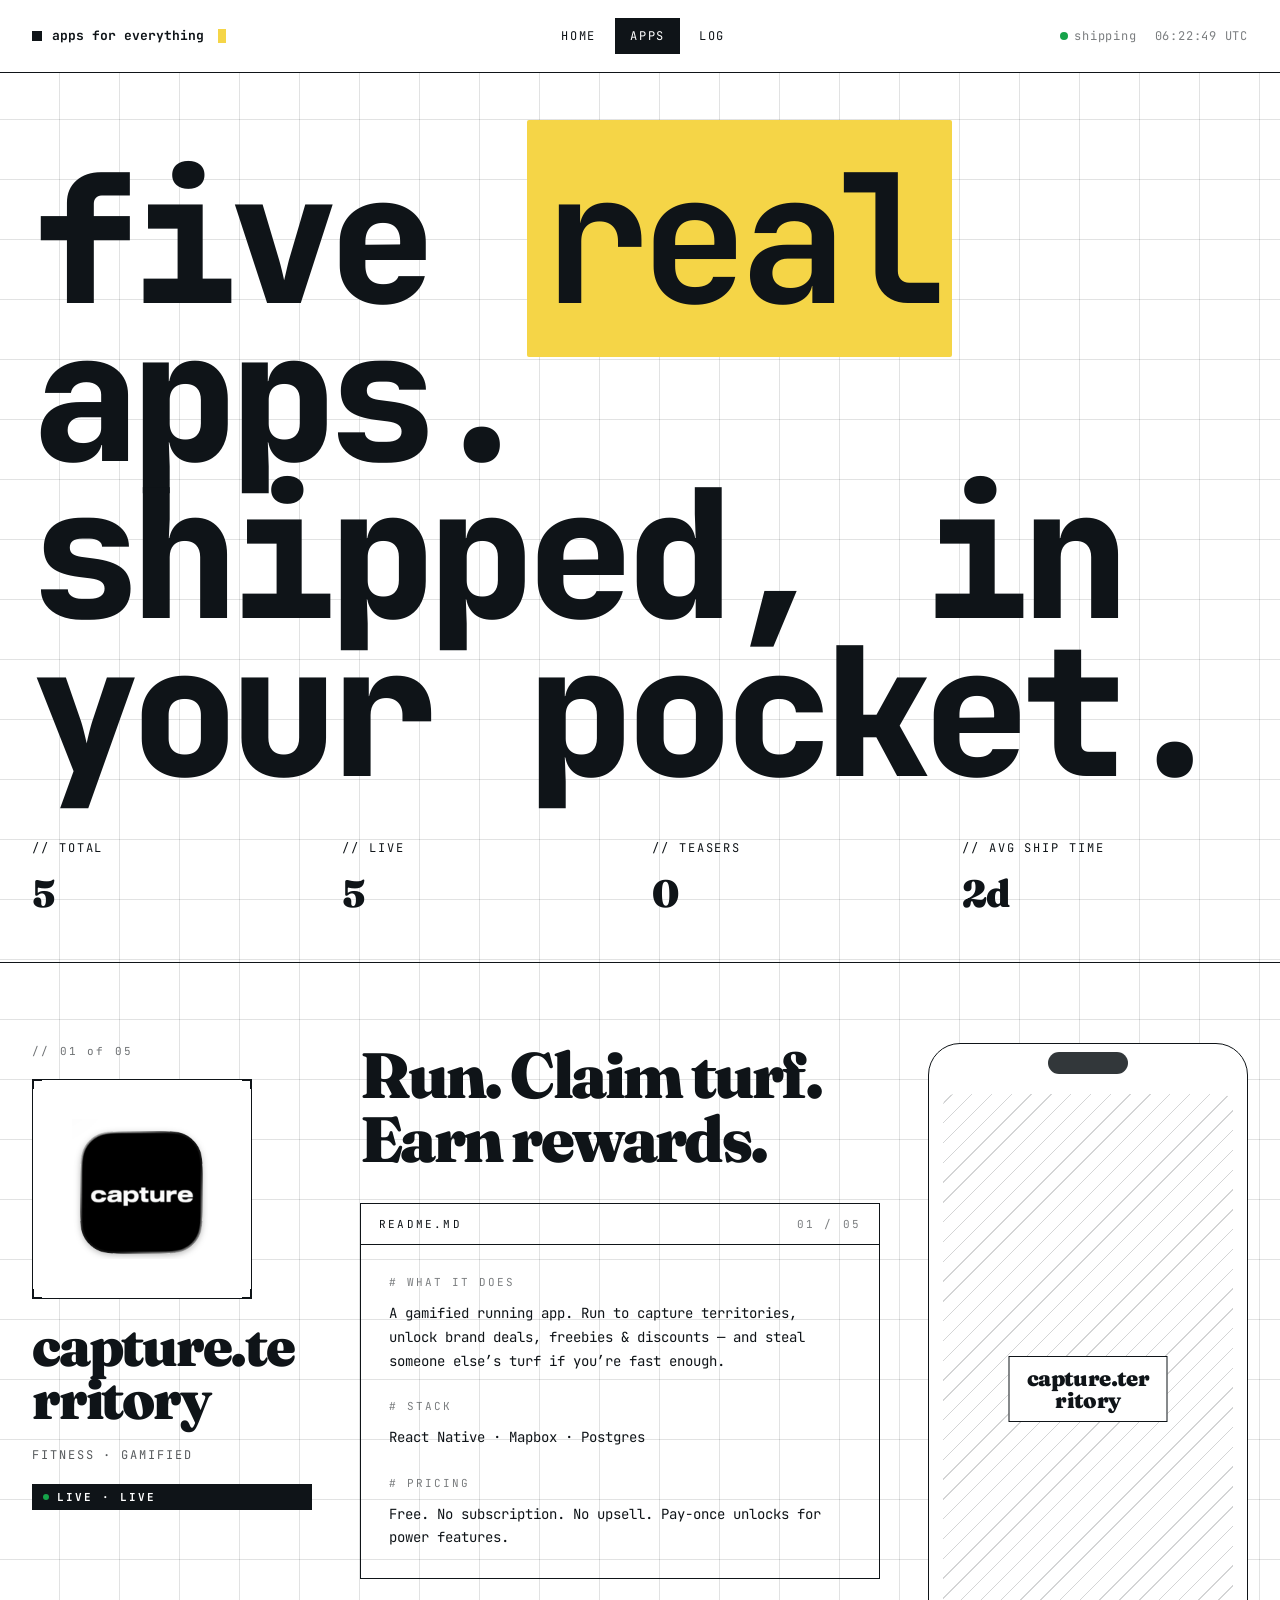
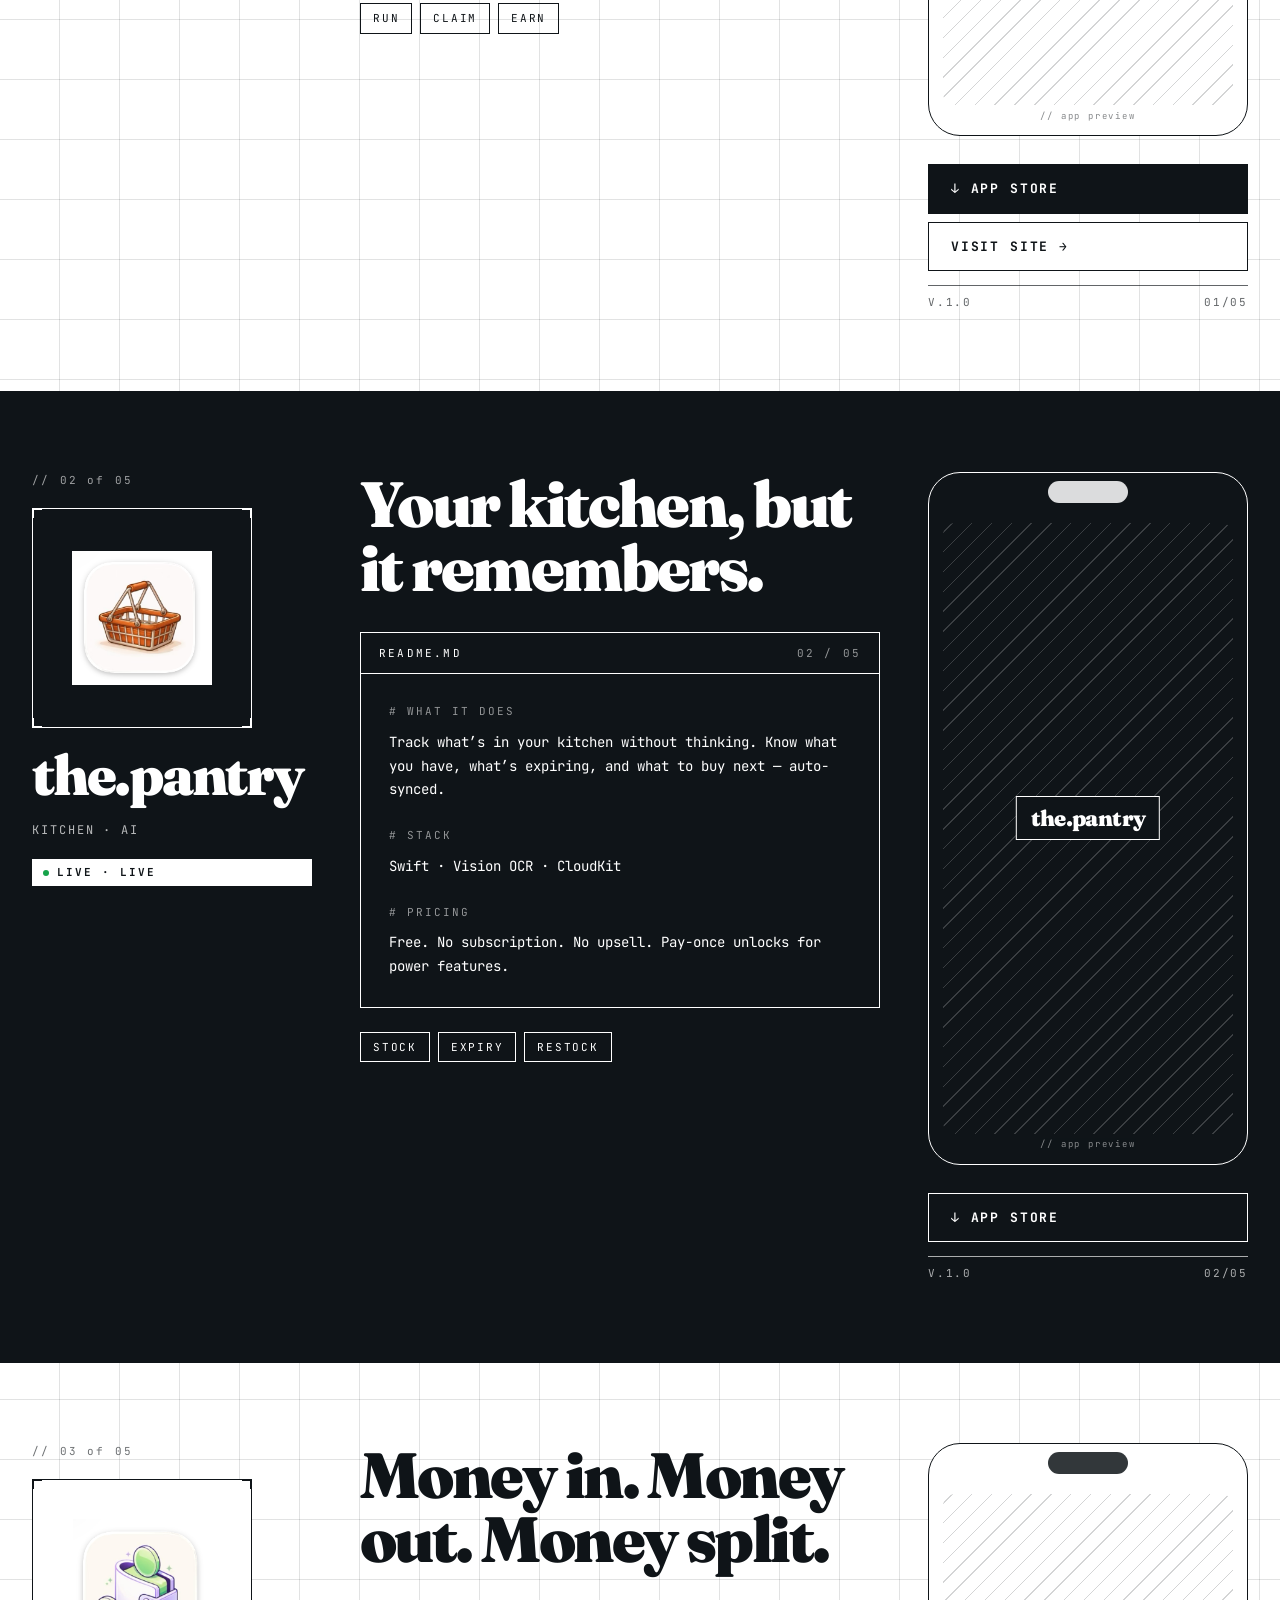
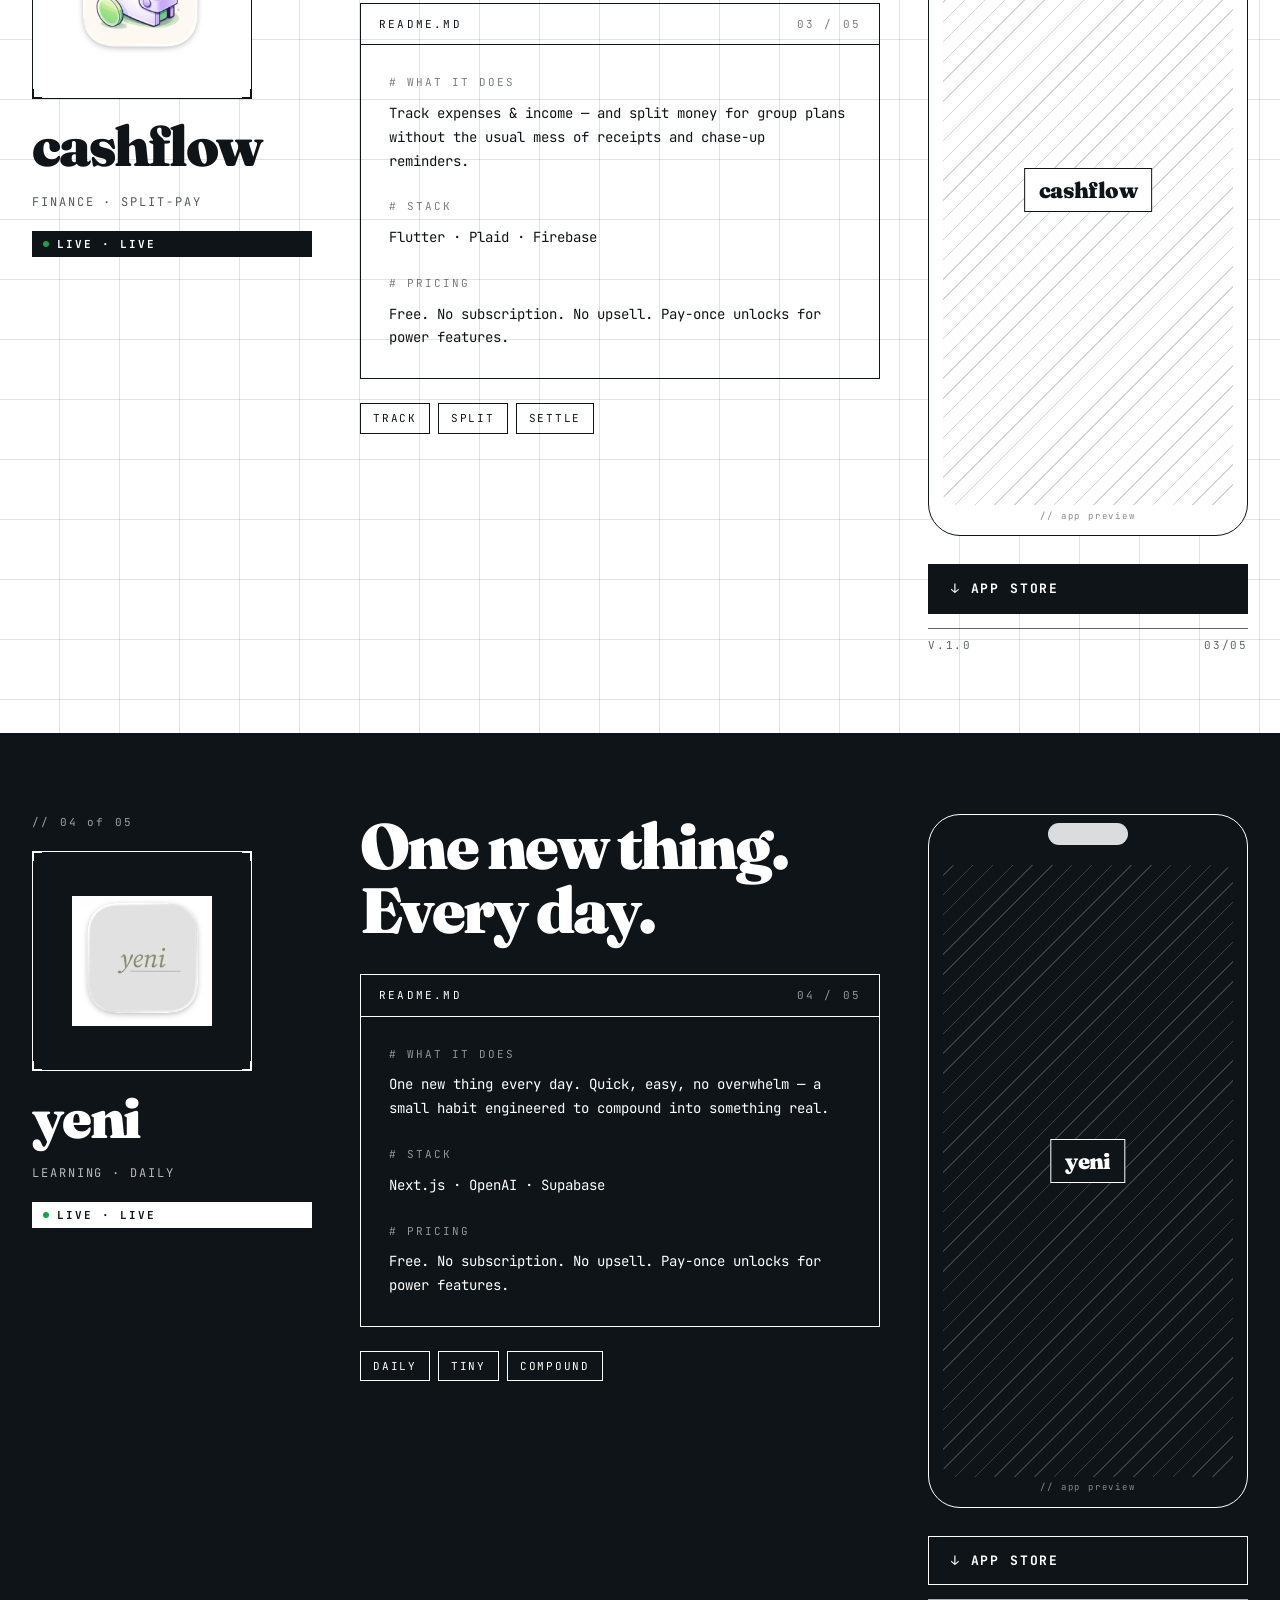
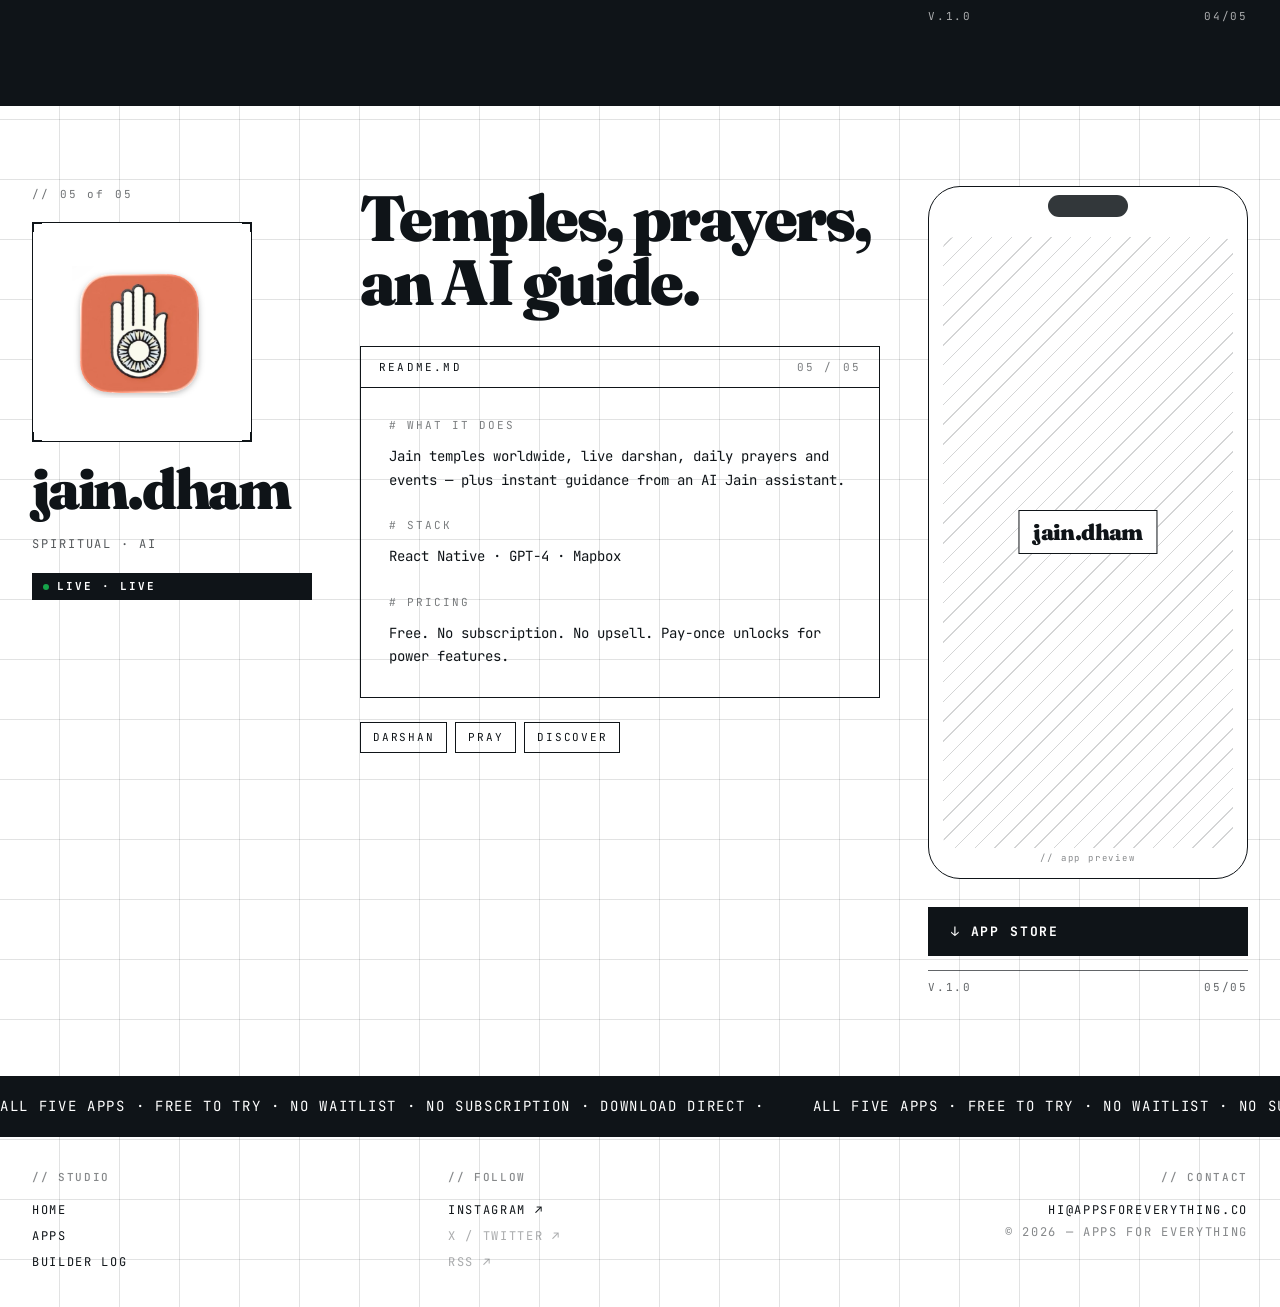
==== commit 607c06e5: "Add captureterritory.com; hide visit site btn when no URL Co-Authored-By: Claude Sonnet 4.6 <noreply" ====
--- a/apps.html
+++ b/apps.html
@@ -350,7 +350,7 @@
         </div>
         <div class="ctas">
           <a href="${a.appstore}" class="btn primary">↓ App Store</a>
-          <a href="${a.url}" class="btn">visit site →</a>
+          ${a.url !== '#' ? `<a href="${a.url}" class="btn" target="_blank" rel="noopener">visit site →</a>` : ''}
         </div>
         <div class="legend-row">
           <span>v.1.0</span>
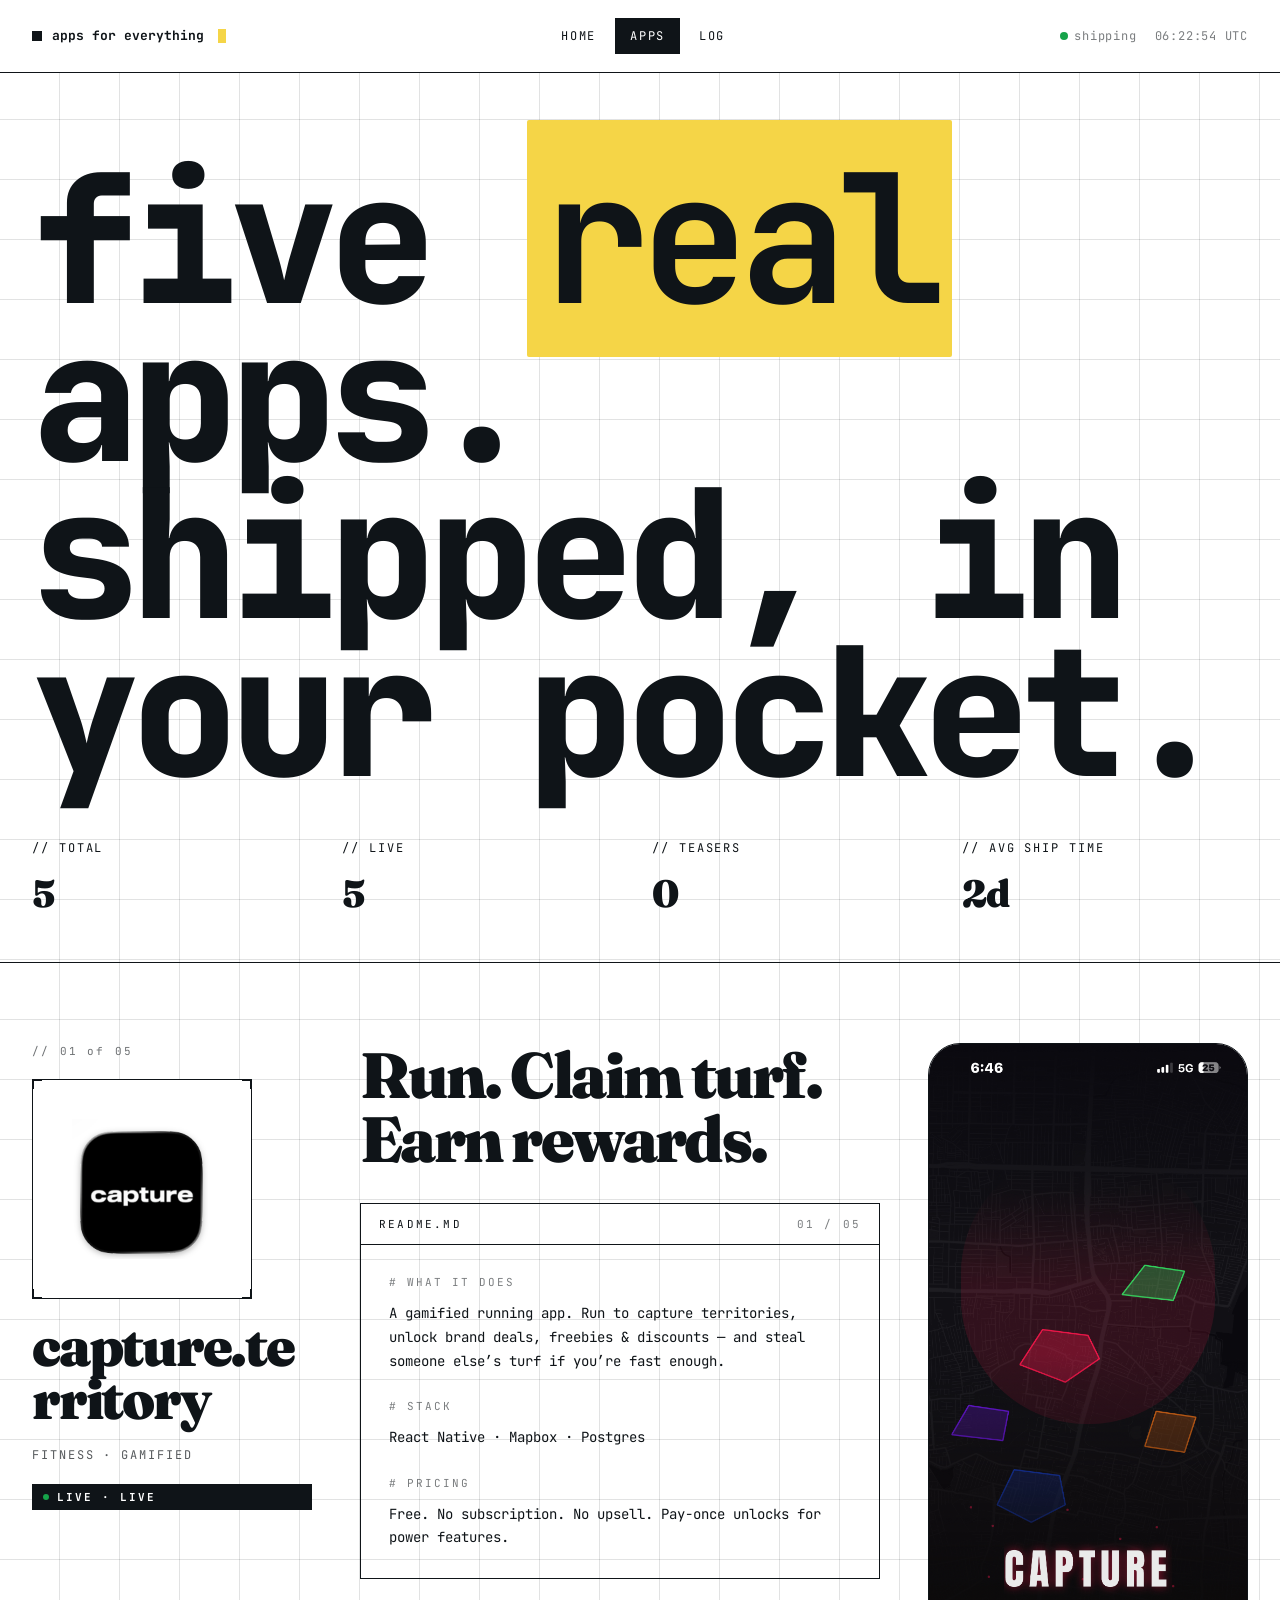
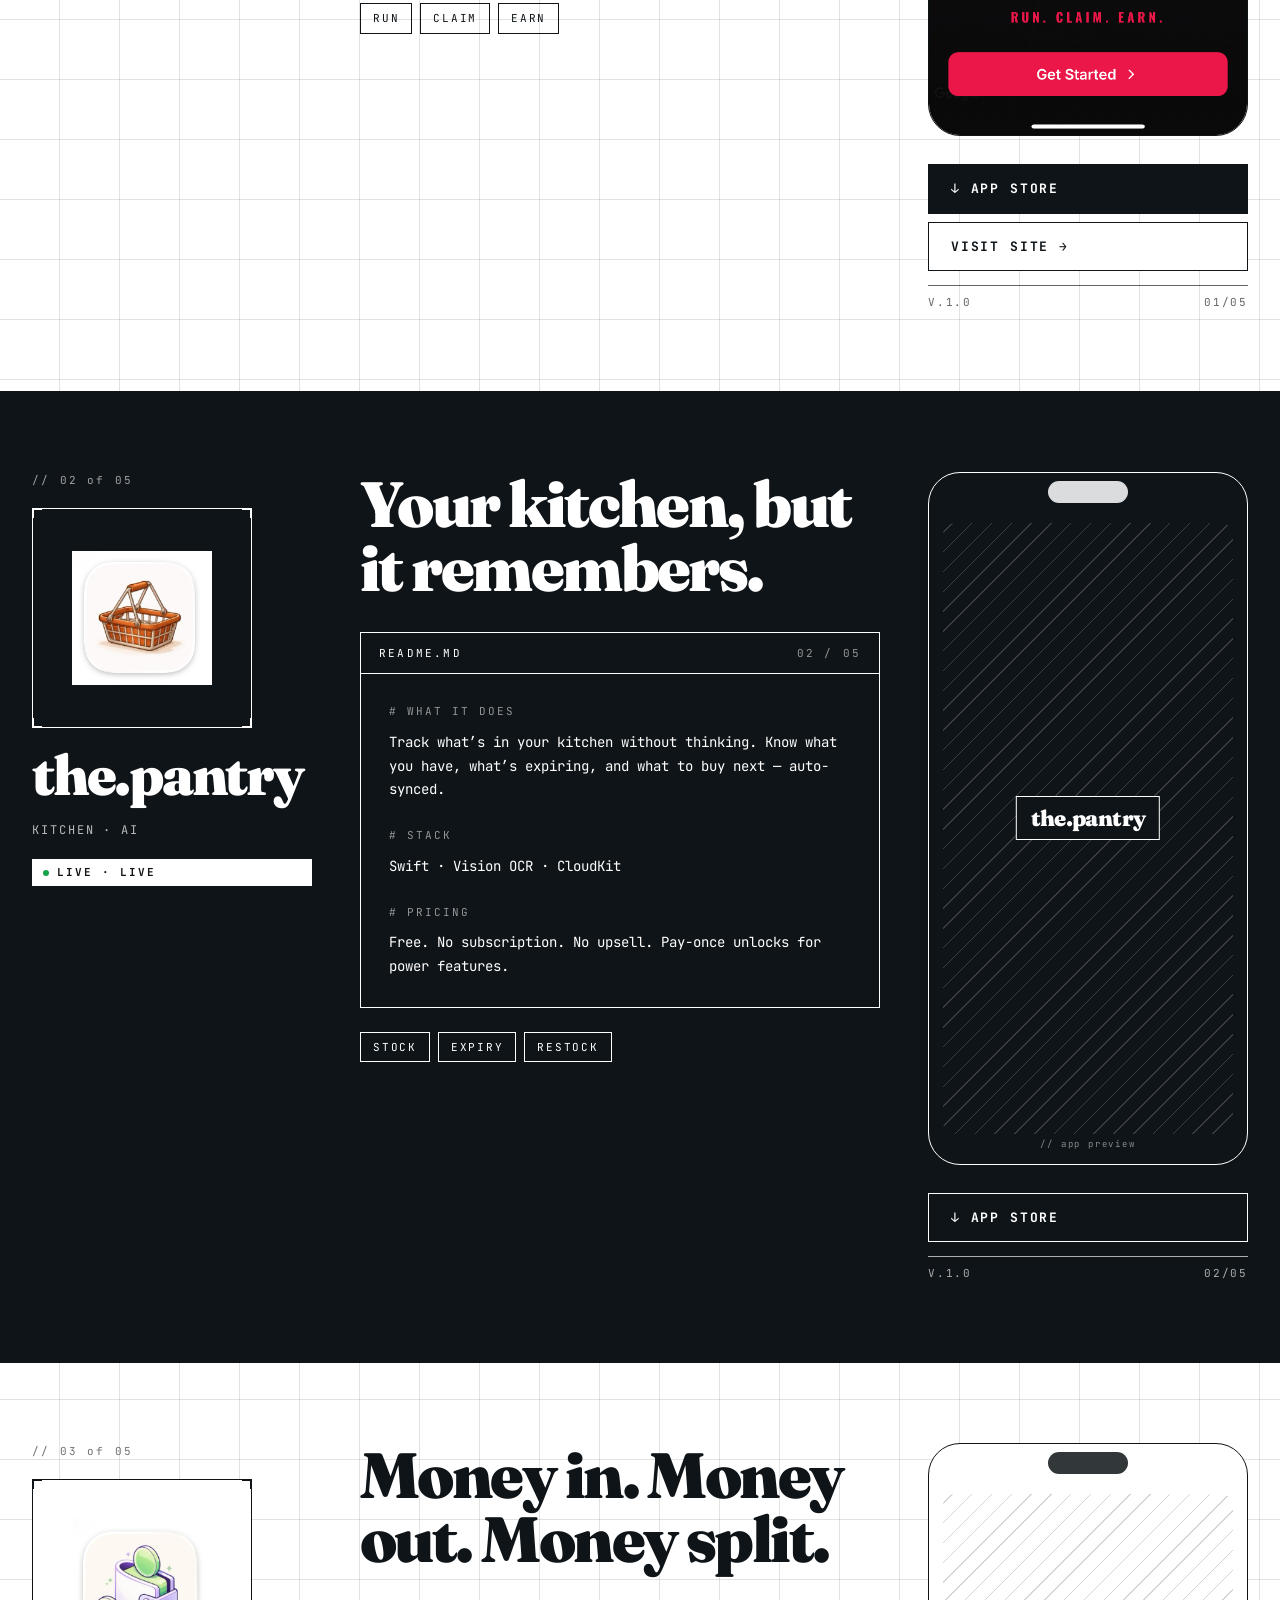
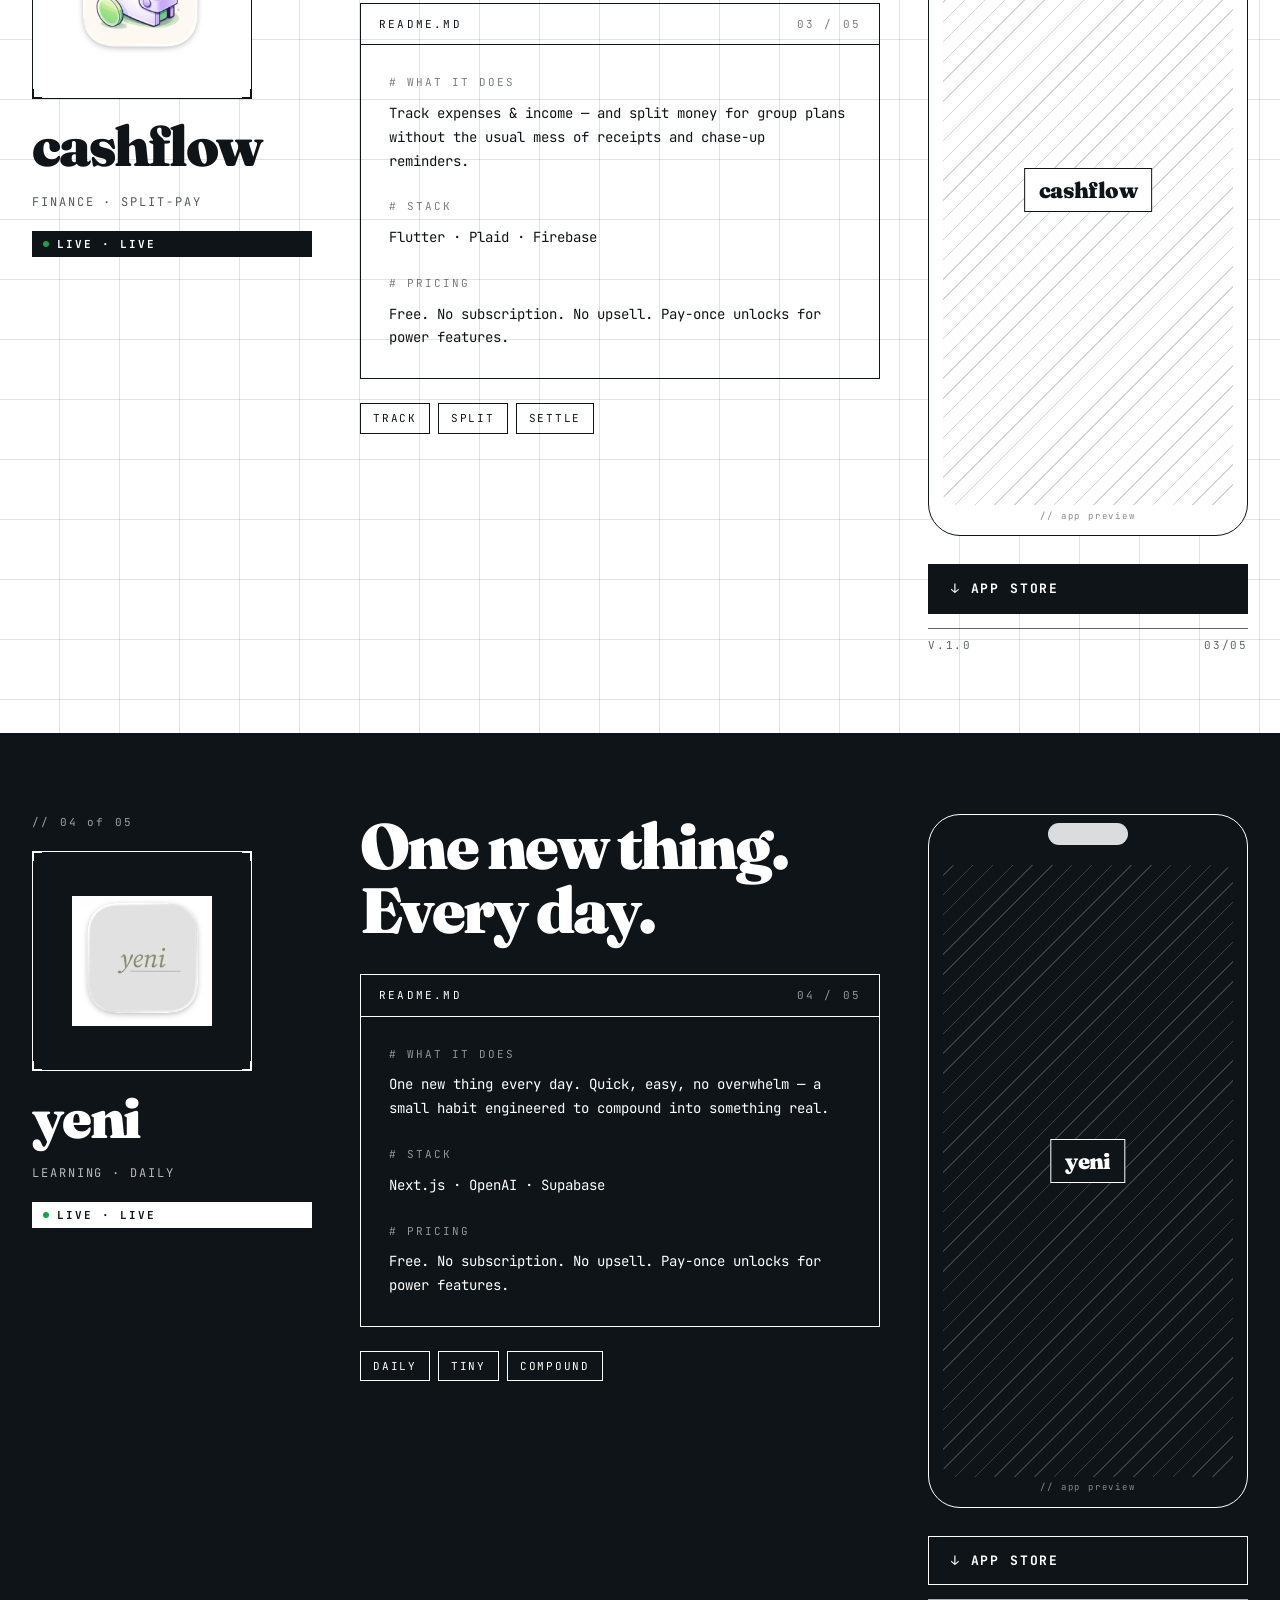
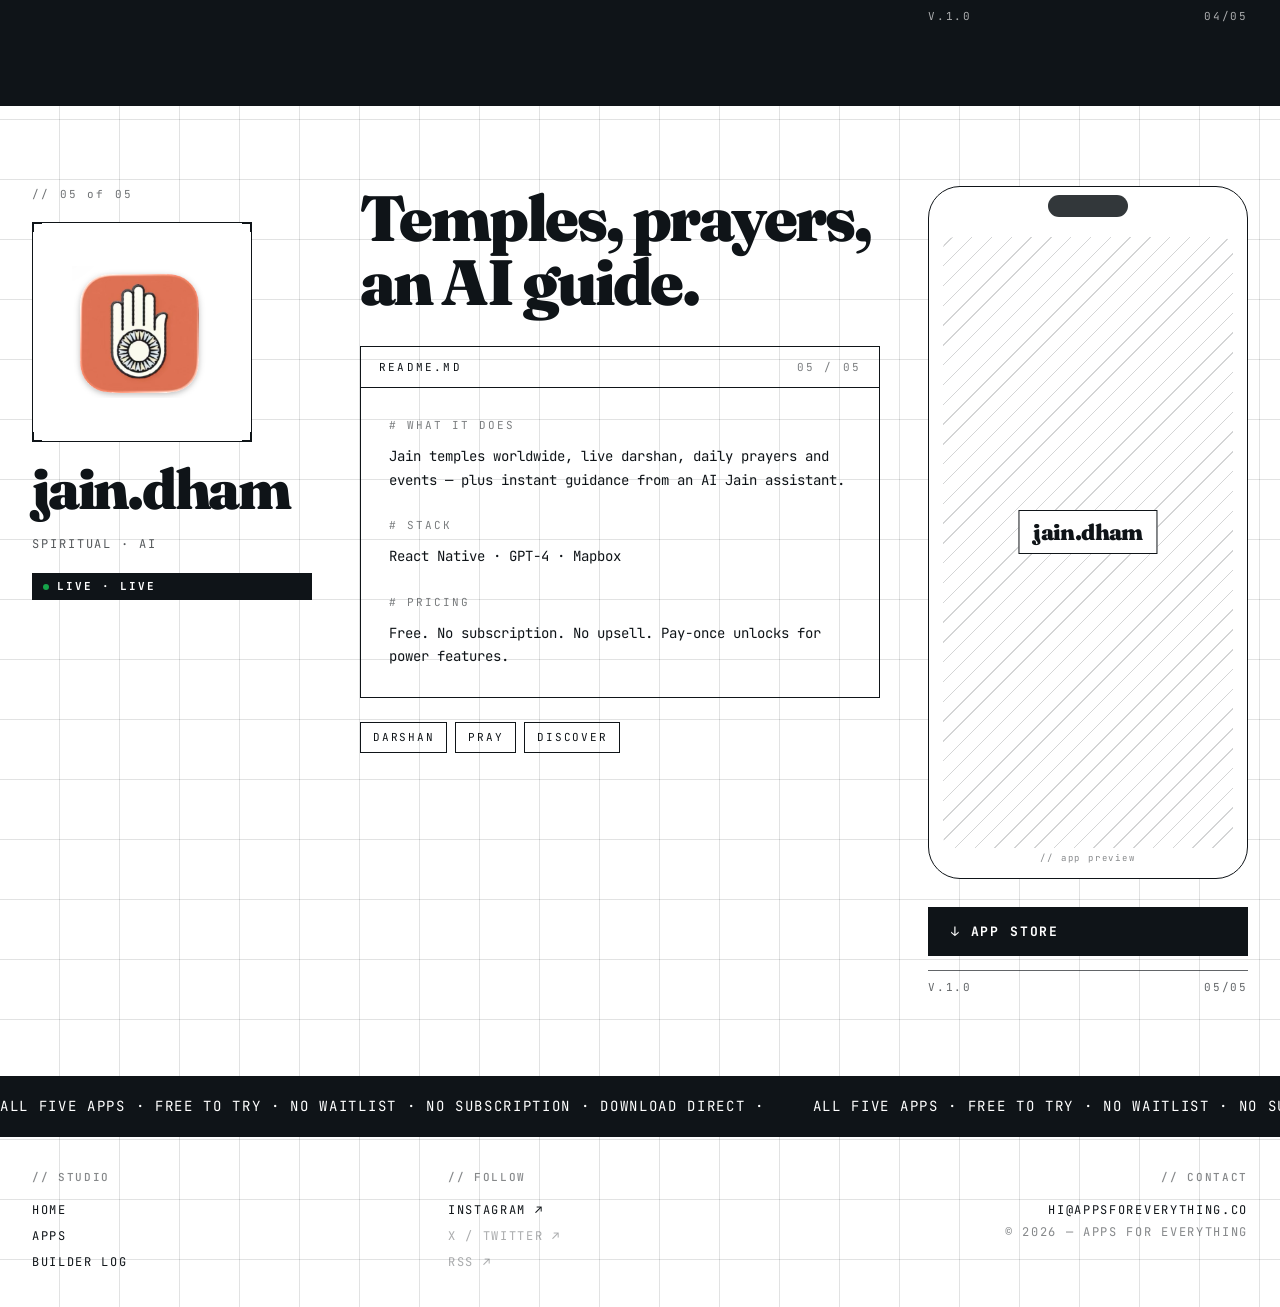
==== commit 8d051802: "Add capture.territory app preview screenshot to device mockup Co-Authored-By: Claude Sonnet 4.6 <nor" ====
--- a/apps.html
+++ b/apps.html
@@ -344,9 +344,10 @@
       <div class="col-right">
         <div class="device">
           <span class="notch"></span>
-          <span class="stripes"></span>
-          <span class="badge-app">${a.name}</span>
-          <span class="screen-tag">// app preview</span>
+          ${a.preview
+            ? `<img src="${a.preview}" alt="${a.name} preview" style="position:absolute;inset:0;width:100%;height:100%;object-fit:cover;object-position:center top;"/>`
+            : `<span class="stripes"></span><span class="badge-app">${a.name}</span><span class="screen-tag">// app preview</span>`
+          }
         </div>
         <div class="ctas">
           <a href="${a.appstore}" class="btn primary">↓ App Store</a>
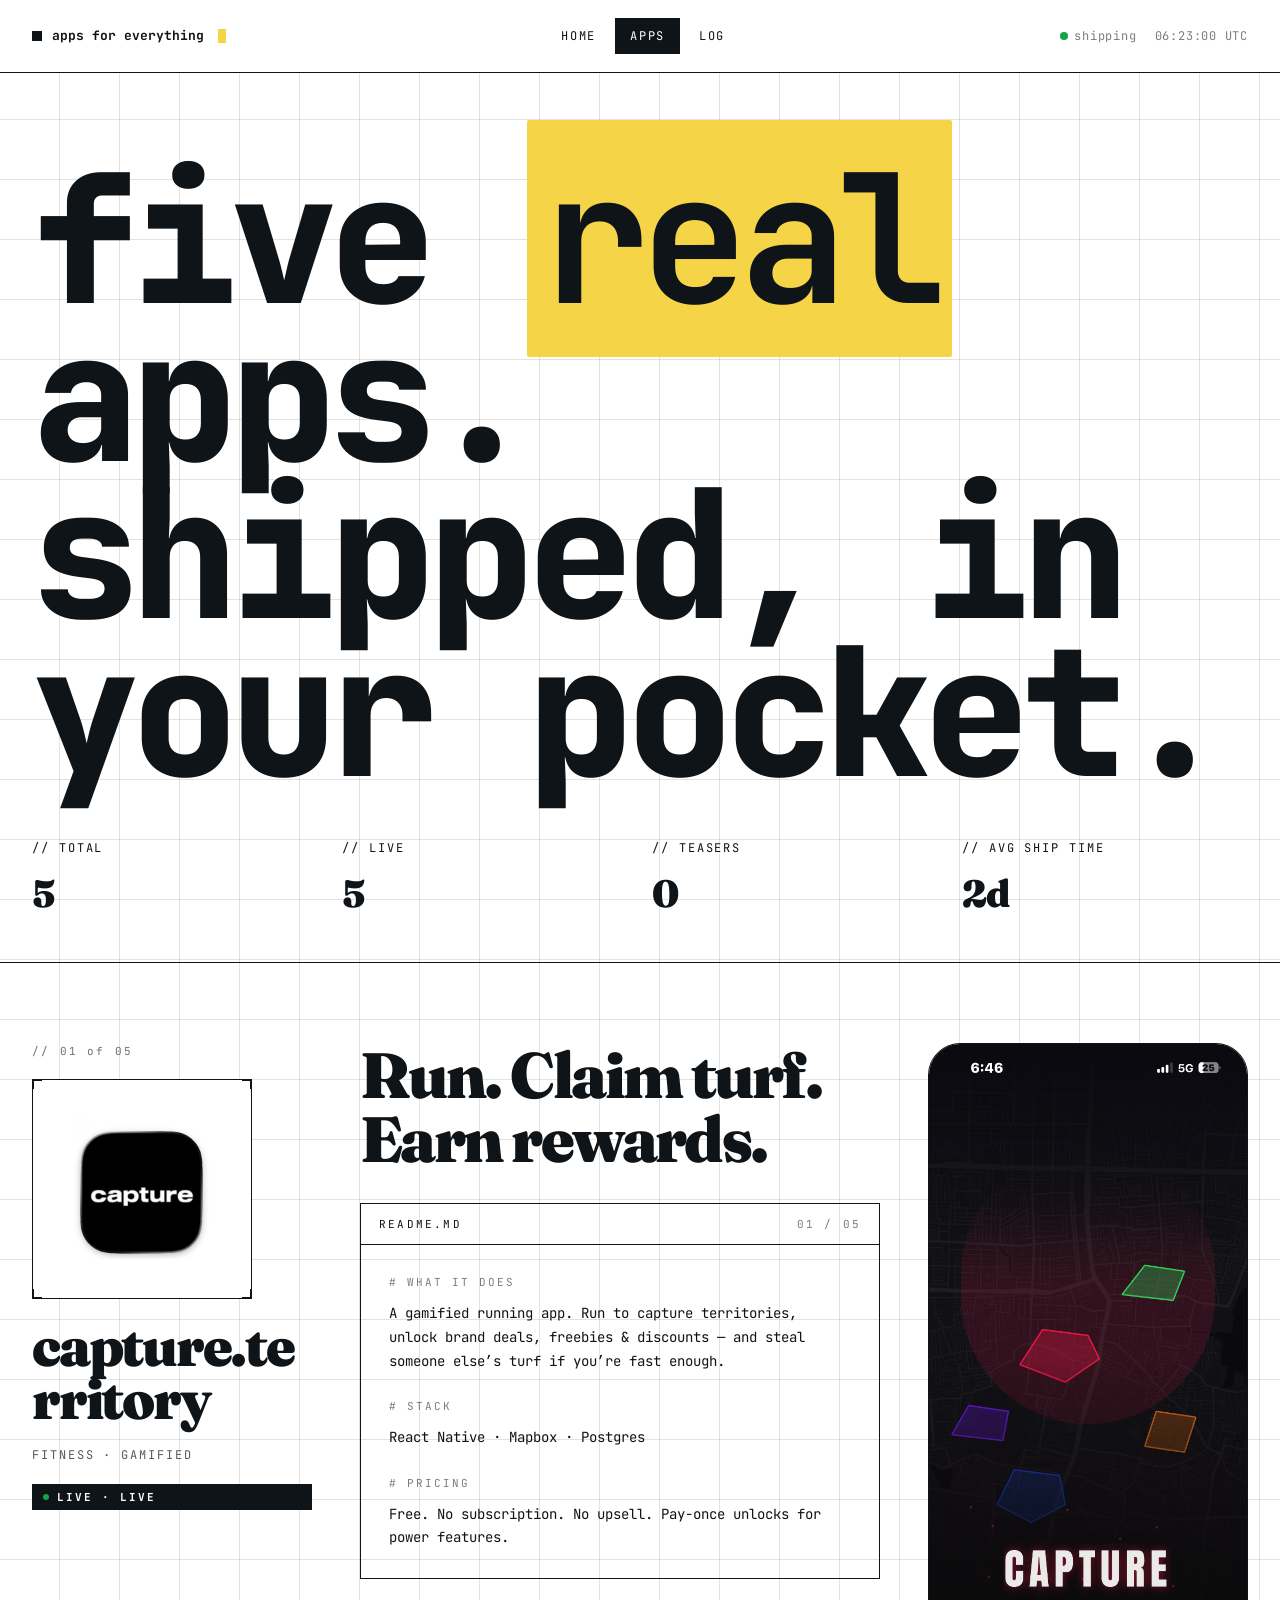
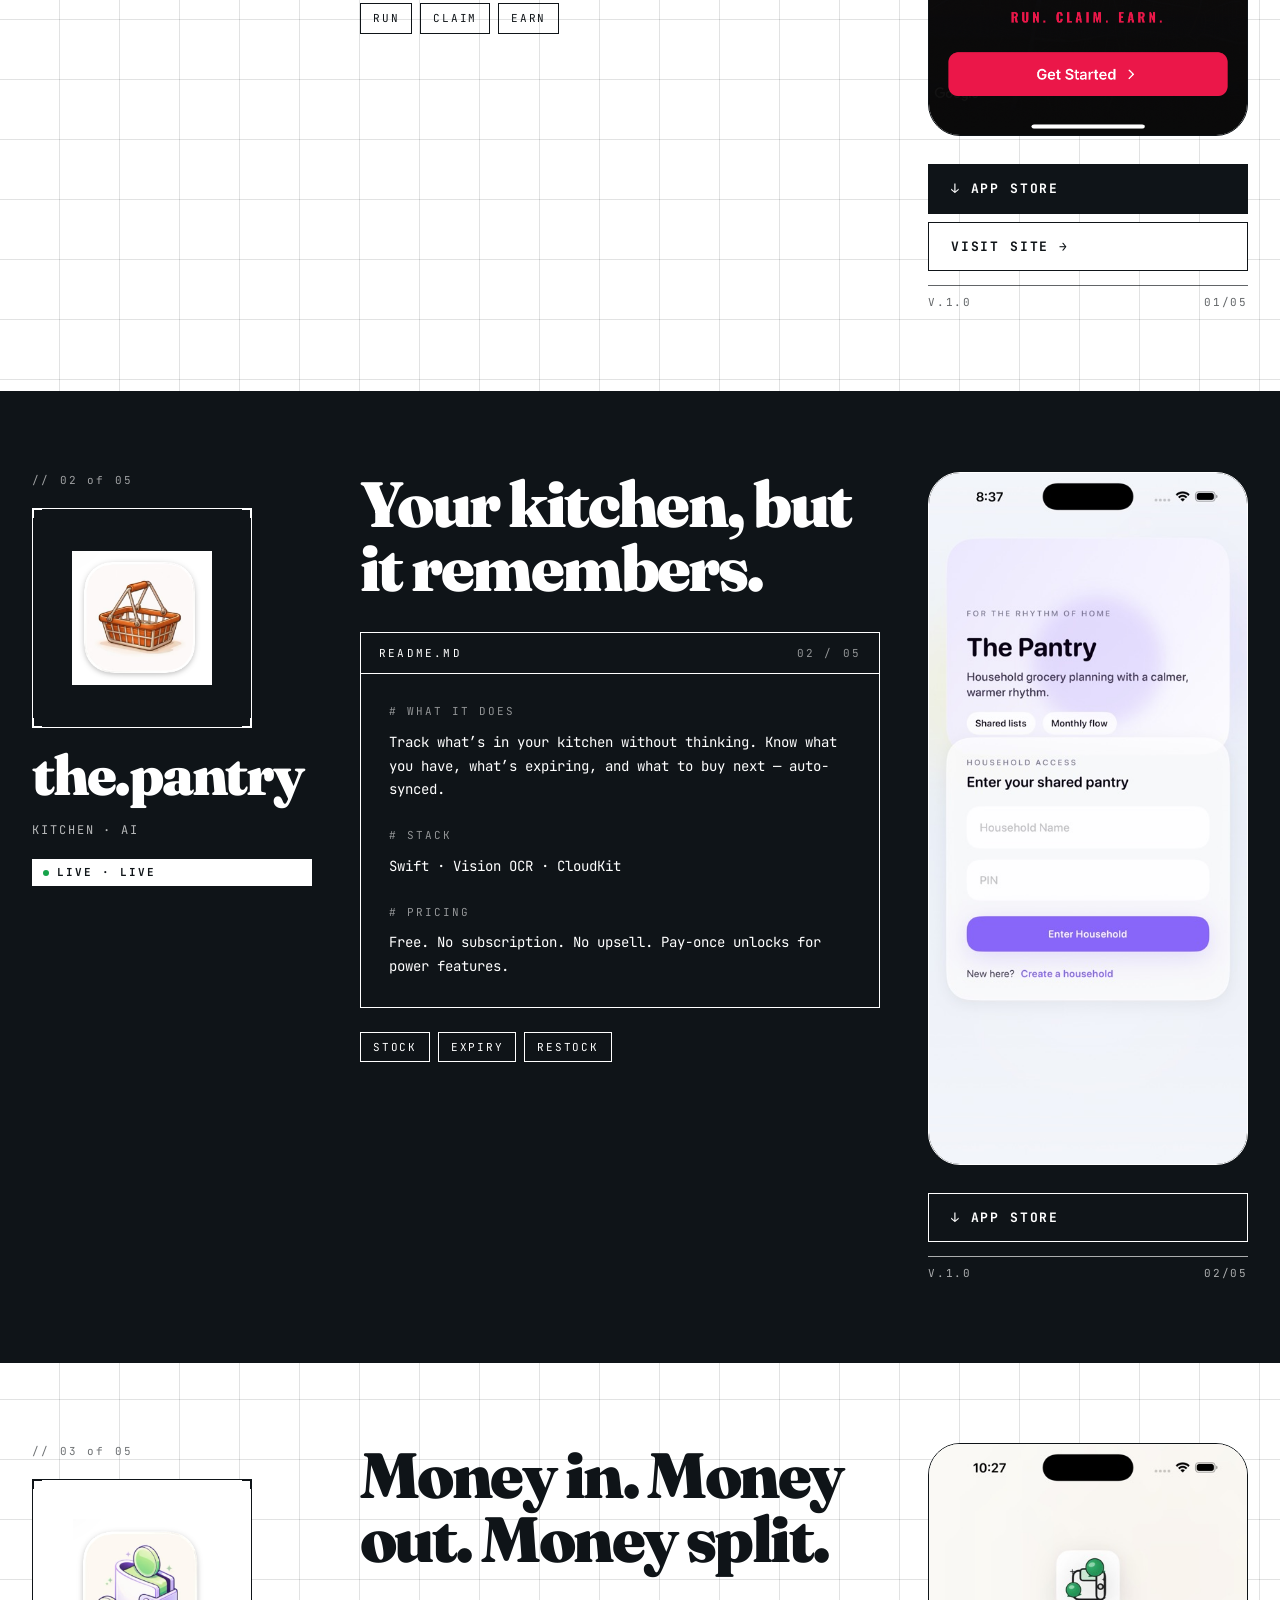
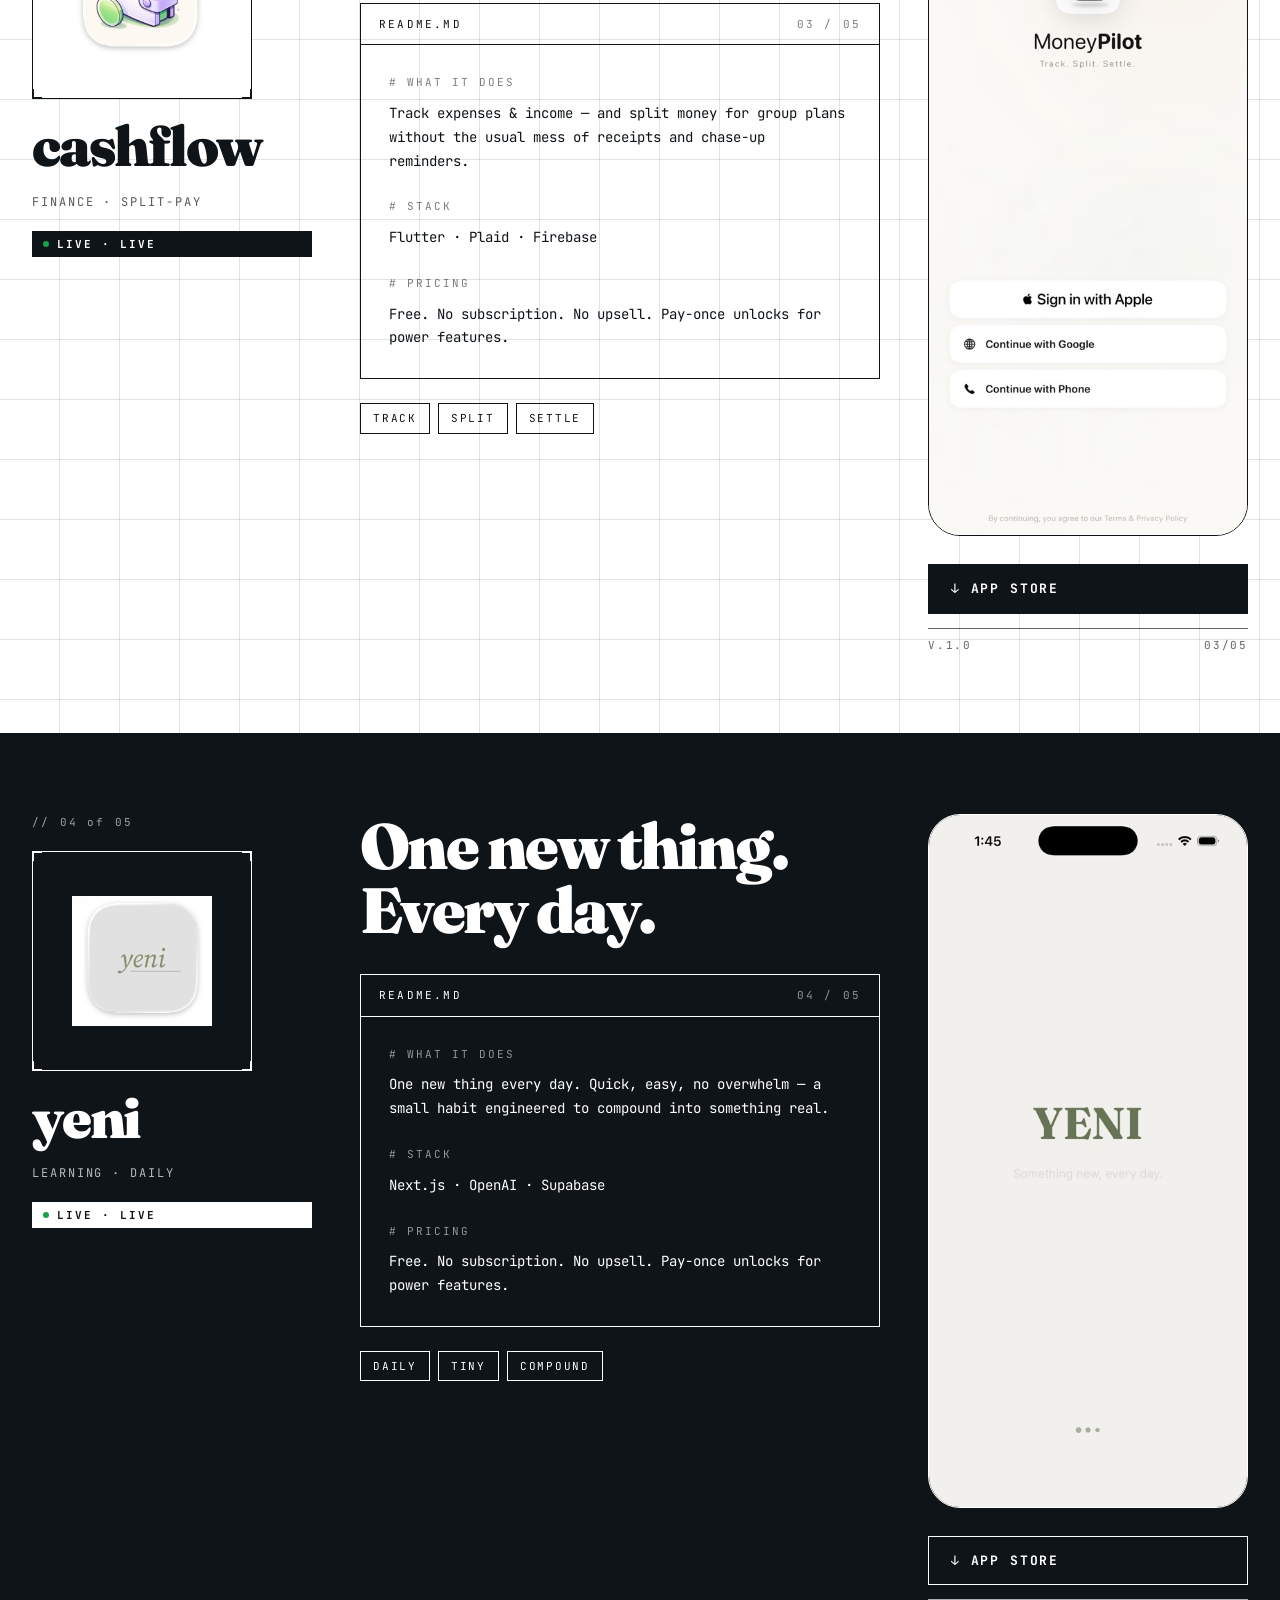
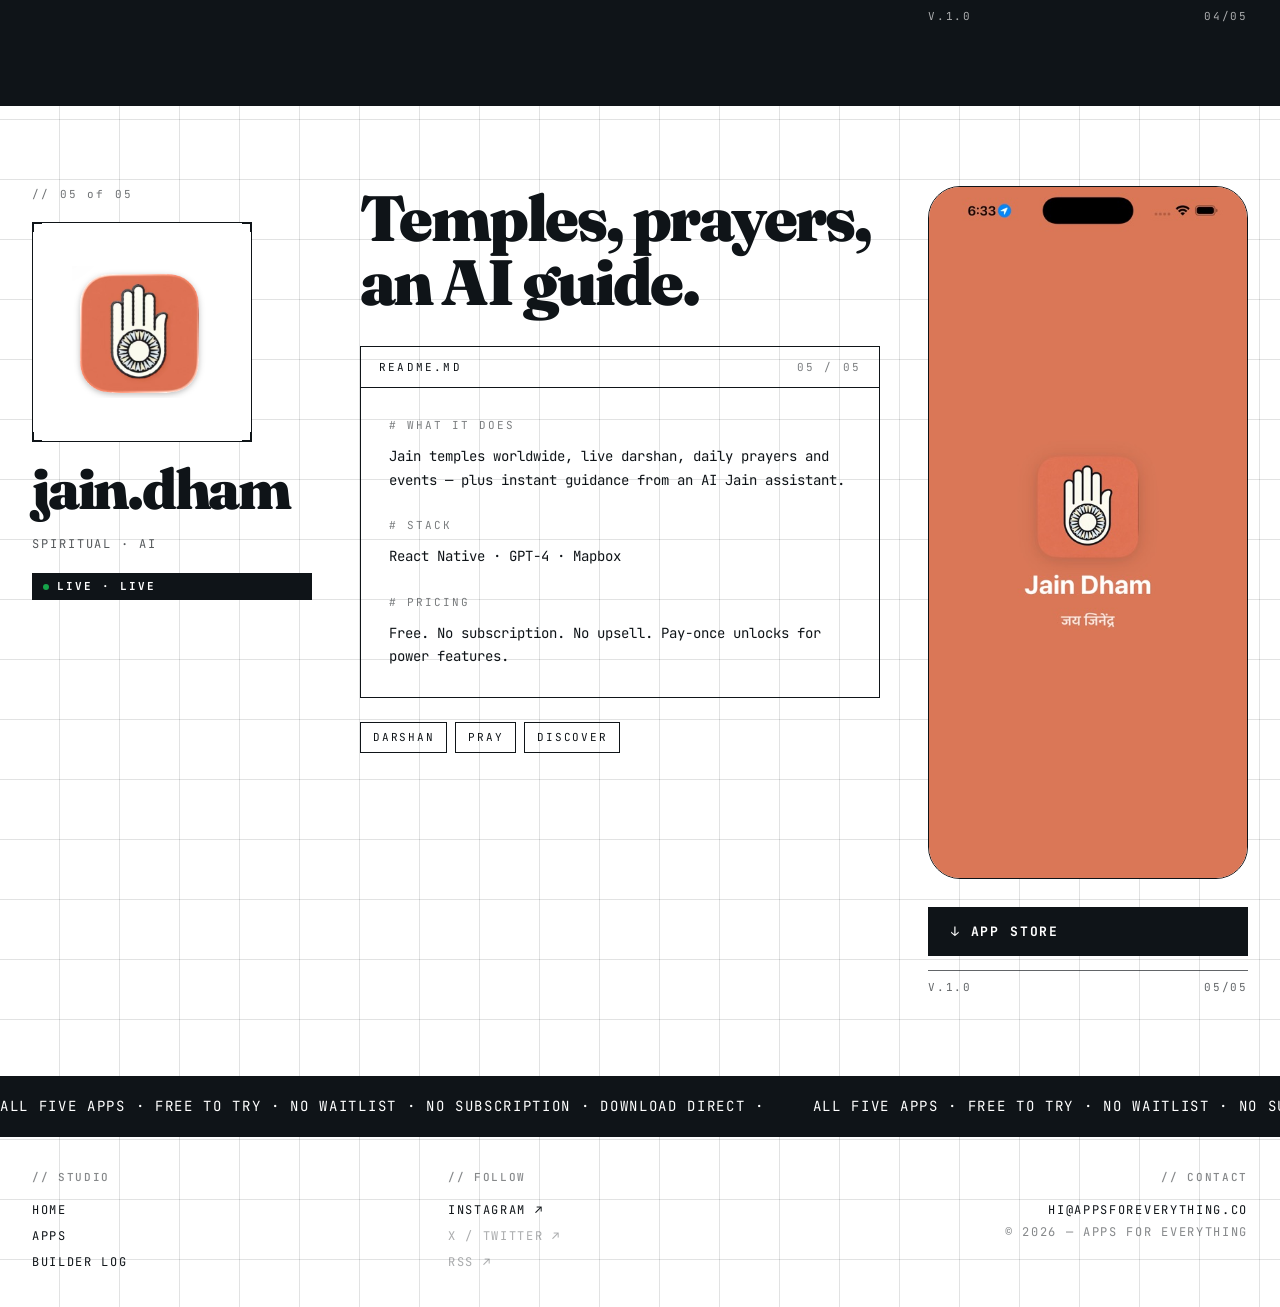
==== commit 738856d4: "Optimize all pages for mobile — responsive layout at 768px, 640px, 480px Key changes: - site.css: ne" ====
--- a/apps.html
+++ b/apps.html
@@ -235,6 +235,53 @@
 @media (max-width: 1100px) {
   .app-row { grid-template-columns: 1fr; gap: 32px; }
   .app-row .col-left { position: static; }
+}
+
+@media (max-width: 768px) {
+  .app-row .col-right .device {
+    width: 55vw;
+    max-width: 280px;
+    margin: 0 auto 14px;
+  }
+}
+
+@media (max-width: 640px) {
+  .apps-hero { padding: 72px 20px 32px; }
+  .apps-hero h1 { font-size: clamp(52px, 13vw, 80px); }
+  .apps-hero .meta { grid-template-columns: repeat(2, 1fr); gap: 16px; margin-top: 24px; }
+  .apps-hero .meta .v { font-size: 28px; }
+
+  .app-row { padding: 40px 20px; gap: 24px; }
+
+  /* reorder: identity → phone + CTA → readme */
+  .app-row .col-left { order: 1; }
+  .app-row .col-right { order: 2; }
+  .app-row .col-mid  { order: 3; }
+
+  .app-row .logo-slot { width: 120px; height: 120px; }
+  .app-row .logo-slot img { width: 80px !important; height: 80px !important; }
+
+  .app-row .col-left .name { font-size: 36px; }
+  .app-row .col-left .tagline { font-size: 11px; }
+
+  .app-row .col-mid .short { font-size: 36px; margin-bottom: 20px; }
+  .readme-body { padding: 18px; font-size: 13px; }
+
+  .app-row .col-right .device {
+    width: 65vw;
+    max-width: 240px;
+    margin: 0 auto 14px;
+  }
+  .app-row .col-right .ctas { flex-direction: column; }
+  .app-row .col-right .ctas .btn { width: 100%; justify-content: center; }
+}
+
+@media (max-width: 480px) {
+  .apps-hero h1 { font-size: clamp(44px, 12vw, 64px); }
+  .app-row { padding: 32px 16px; }
+  .app-row .col-left .name { font-size: 30px; }
+  .app-row .col-mid .short { font-size: 30px; }
+  .app-row .col-right .device { width: 70vw; max-width: 220px; }
 }
 </style>
 </head>
--- a/site/site.css
+++ b/site/site.css
@@ -264,15 +264,36 @@
   pointer-events: none;
 }
 
-/* ── Mobile nav ─────────────────────────────────────────── */
+/* ── Mobile: 768px tablet ───────────────────────────────── */
+@media (max-width: 768px) {
+  .foot { grid-template-columns: 1fr 1fr; gap: 20px; }
+  .foot-col:last-child { text-align: left !important; }
+  .nav-link { padding: 6px 10px; font-size: 11px; letter-spacing: 0.08em; }
+}
+
+/* ── Mobile: 640px phone ────────────────────────────────── */
 @media (max-width: 640px) {
   .nav-meta { display: none; }
   .nav { padding: 14px 20px; }
+  .nav-brand { font-size: 12px; }
+  .nav-brand .dot { width: 8px; height: 8px; }
   .hero { padding: 80px 20px 40px; }
   .hero-bottom { grid-template-columns: 1fr; gap: 20px; }
   .hero-bottom .ctas { justify-content: flex-start; }
   .counters { grid-template-columns: repeat(2, 1fr); }
   .counter:nth-child(2) { border-right: none; }
+  .counter:nth-child(n+3) { border-top: 1.5px solid var(--fg); }
   .log-row { grid-template-columns: 60px 1fr; }
   .log-row .date, .log-row .arrow { display: none; }
-}
+  .foot { grid-template-columns: 1fr; gap: 20px; }
+  .foot-col:last-child { text-align: left !important; }
+  .marquee-track { gap: 20px; font-size: 12px; }
+}
+
+/* ── Mobile: 480px small phone ──────────────────────────── */
+@media (max-width: 480px) {
+  .nav { padding: 12px 16px; }
+  .nav-brand { font-size: 11px; letter-spacing: -0.01em; }
+  .nav-link { padding: 5px 8px; font-size: 10px; }
+  .btn { padding: 12px 16px; font-size: 12px; }
+}
